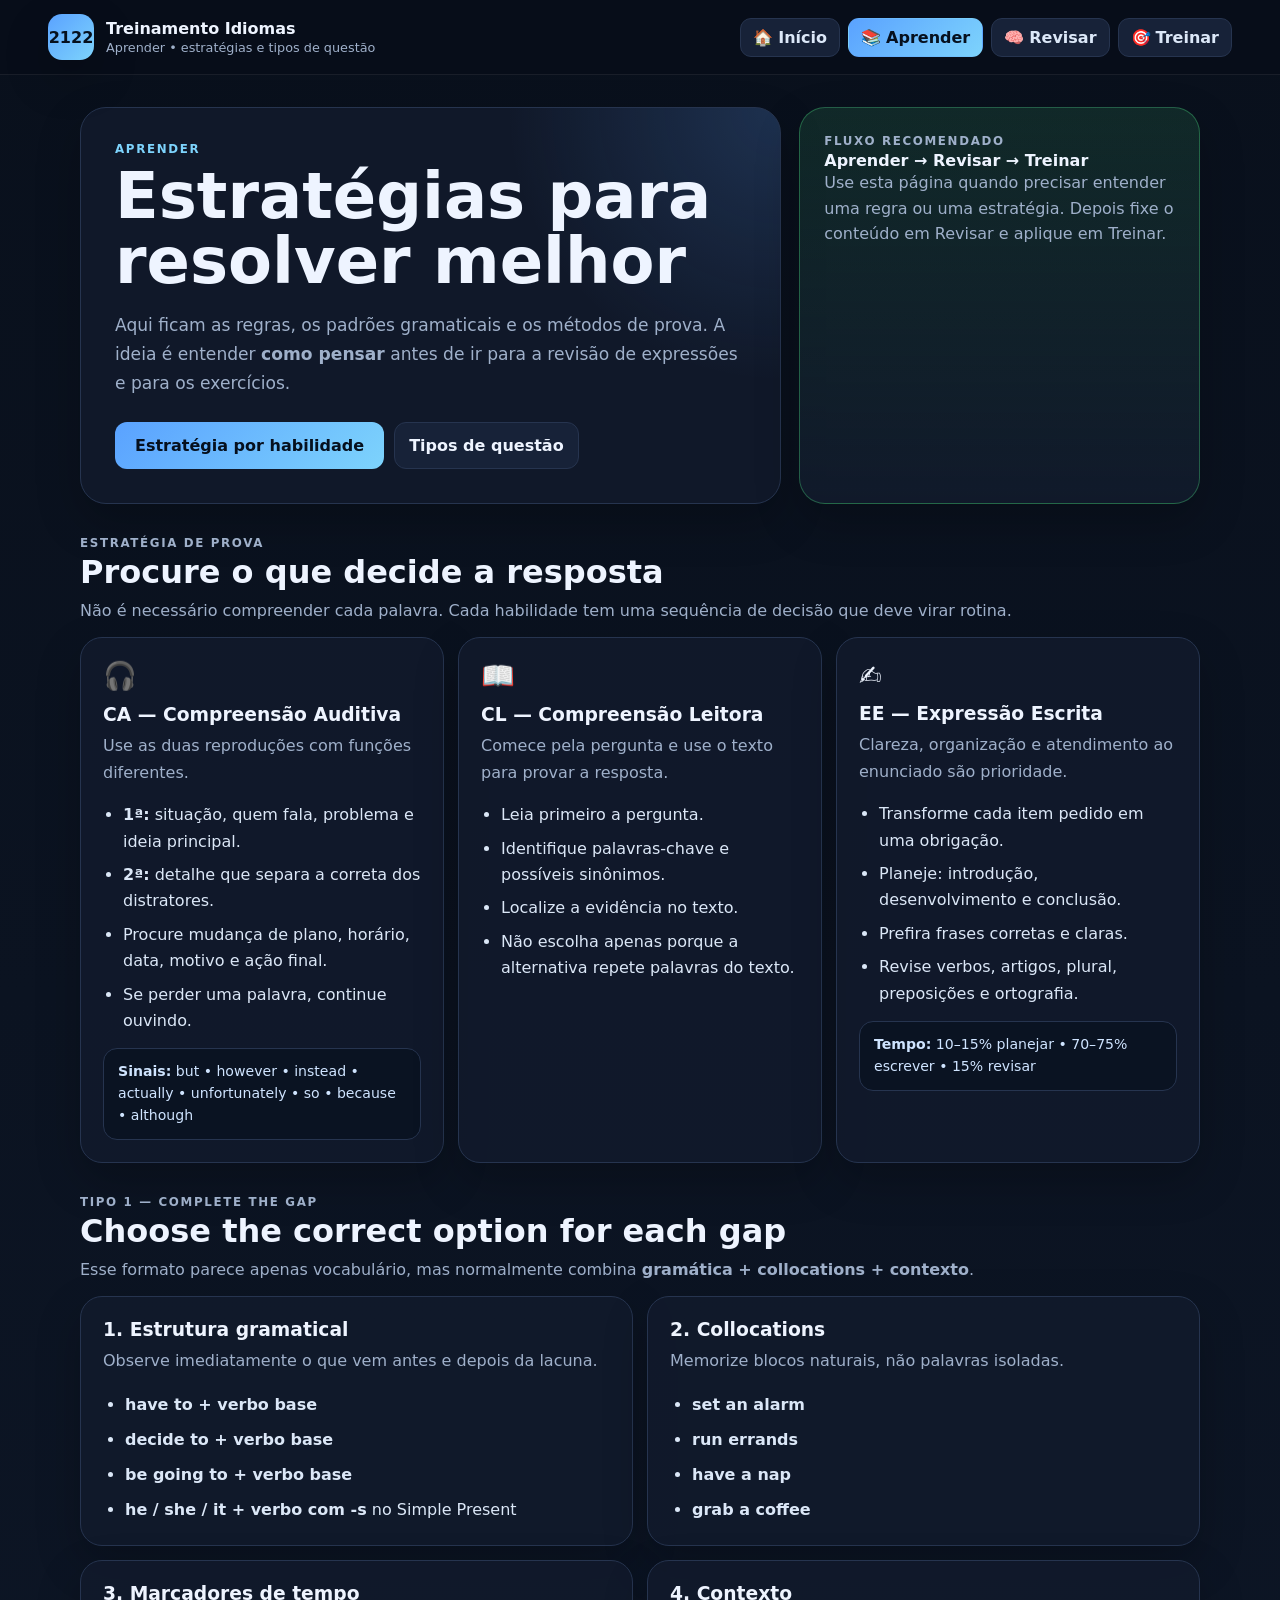
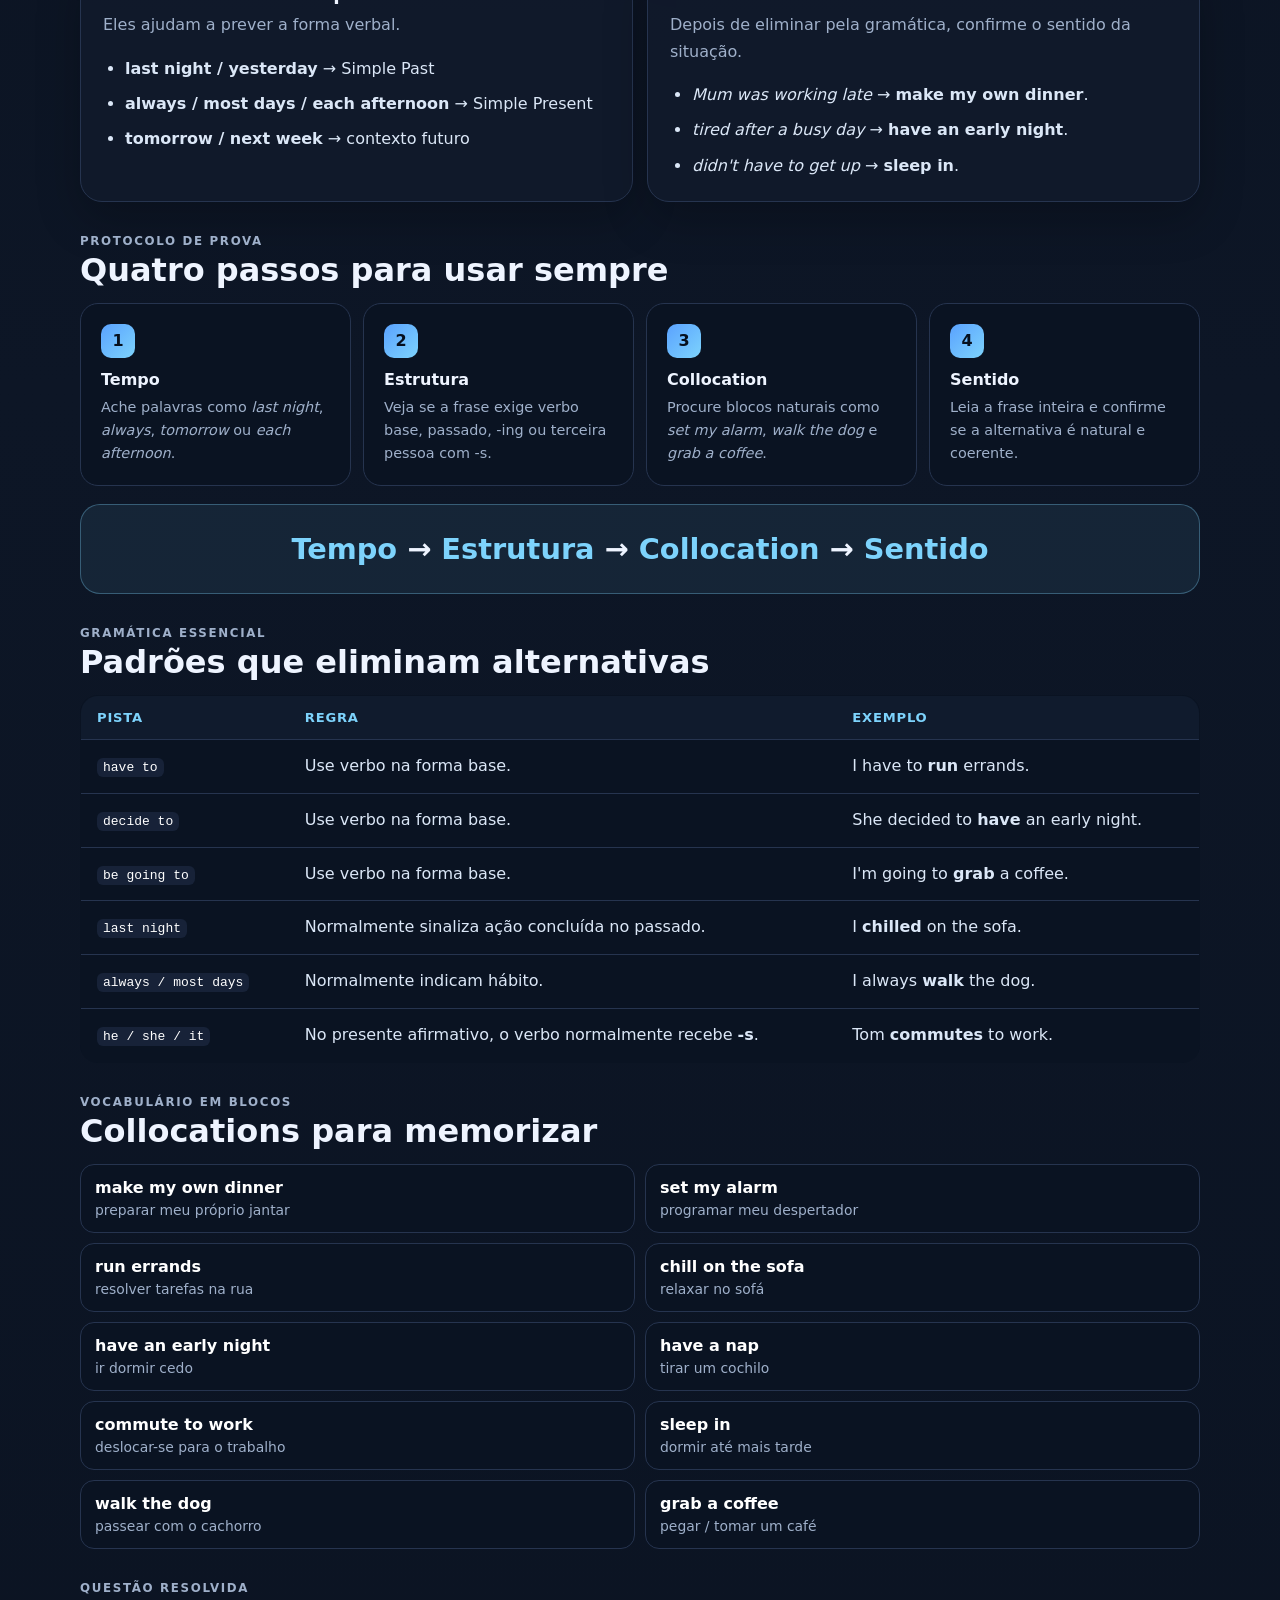
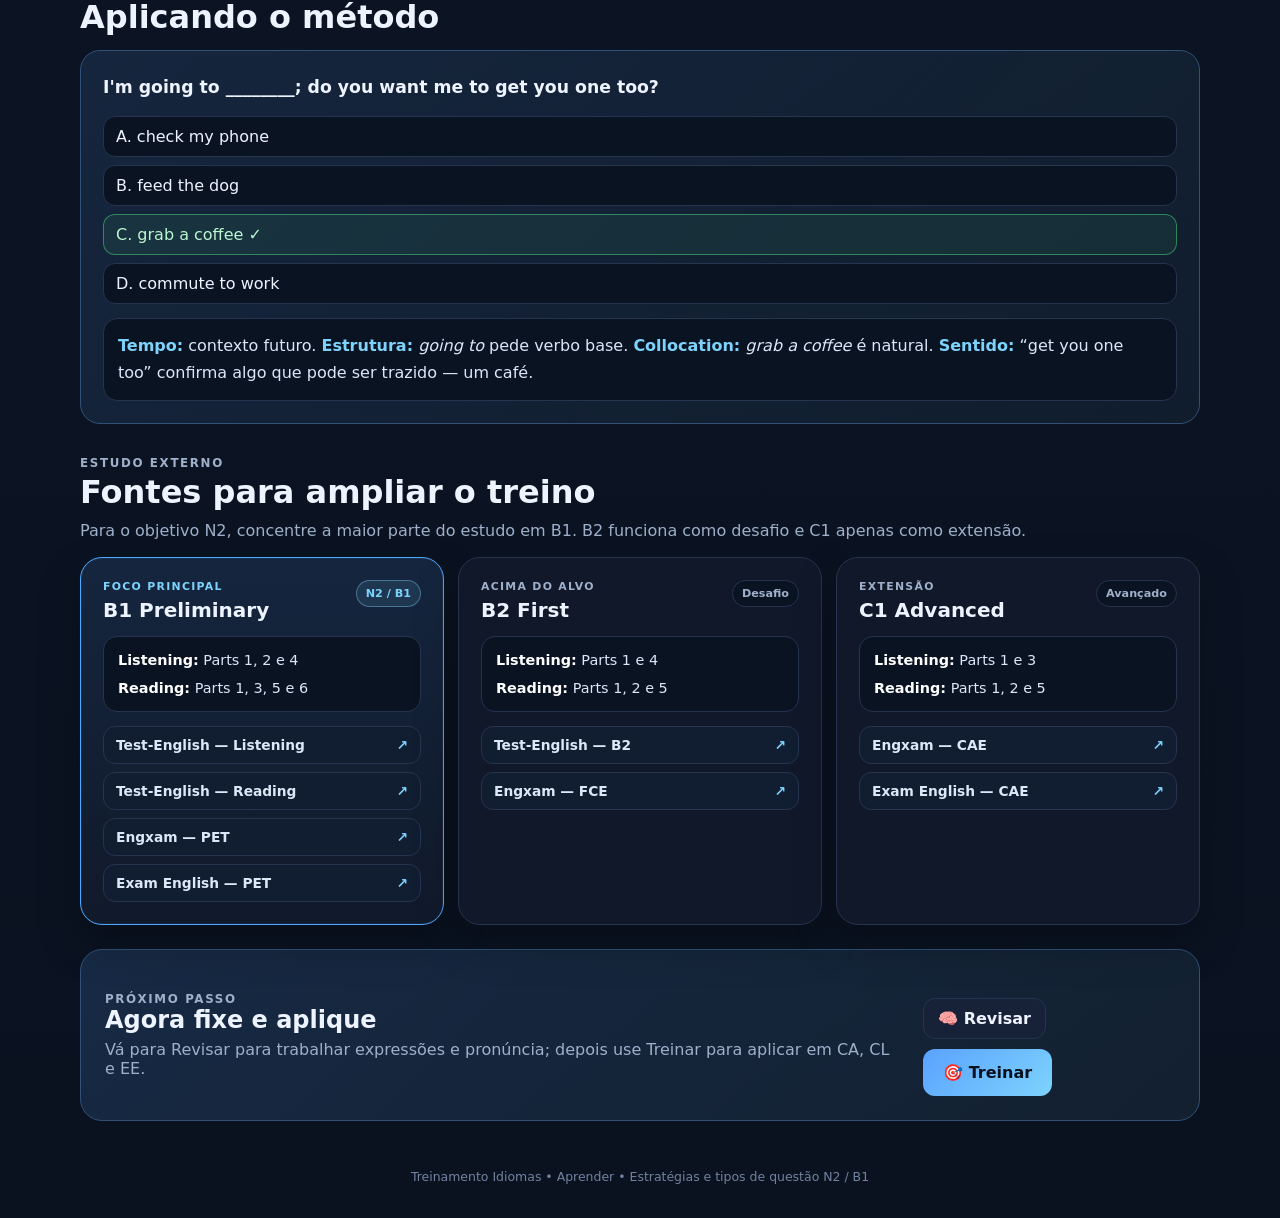
==== aprender.html @ b469a84e "feat: create unified learning page" ====
<!doctype html>
<html lang="pt-BR">
<head>
  <meta charset="utf-8">
  <meta name="viewport" content="width=device-width, initial-scale=1">
  <meta name="description" content="Estratégias, gramática, tipos de questão e fontes de estudo para preparação N2/B1.">
  <title>Aprender | Treinamento Idiomas</title>
  <link rel="stylesheet" href="assets/css/home.css?v=20260915-3">
  <link rel="stylesheet" href="assets/css/dicas.css?v=20260916-1">
  <link rel="stylesheet" href="assets/css/navigation.css?v=20260916-1">
</head>
<body>
  <header class="topbar">
    <a class="brand" href="index.html" aria-label="Ir para o início" style="text-decoration:none">
      <div class="brand-mark">2122</div>
      <div>
        <strong>Treinamento Idiomas</strong>
        <span class="page-context">Aprender • estratégias e tipos de questão</span>
      </div>
    </a>
    <nav class="site-nav" aria-label="Navegação principal">
      <a href="index.html"><span class="nav-icon">🏠</span>Início</a>
      <a href="aprender.html" aria-current="page"><span class="nav-icon">📚</span>Aprender</a>
      <a href="expressoes-b1.html"><span class="nav-icon">🧠</span>Revisar</a>
      <a href="exercicios.html"><span class="nav-icon">🎯</span>Treinar</a>
    </nav>
  </header>

  <main class="guide-shell">
    <section class="guide-hero">
      <div class="hero-main">
        <p class="eyebrow">Aprender</p>
        <h1>Estratégias para resolver melhor</h1>
        <p class="lead">Aqui ficam as regras, os padrões gramaticais e os métodos de prova. A ideia é entender <strong>como pensar</strong> antes de ir para a revisão de expressões e para os exercícios.</p>
        <div class="hero-actions">
          <a class="cta" href="#estrategia-geral">Estratégia por habilidade</a>
          <a class="secondary-link" href="#tipo-1">Tipos de questão</a>
        </div>
      </div>
      <aside class="success-card">
        <p class="eyebrow">Fluxo recomendado</p>
        <strong>Aprender → Revisar → Treinar</strong>
        <p>Use esta página quando precisar entender uma regra ou uma estratégia. Depois fixe o conteúdo em Revisar e aplique em Treinar.</p>
      </aside>
    </section>

    <section id="estrategia-geral" class="section-title">
      <p class="eyebrow">Estratégia de prova</p>
      <h2>Procure o que decide a resposta</h2>
      <p>Não é necessário compreender cada palavra. Cada habilidade tem uma sequência de decisão que deve virar rotina.</p>
    </section>

    <section class="strategy-grid">
      <article class="strategy-card">
        <div class="icon">🎧</div>
        <h3>CA — Compreensão Auditiva</h3>
        <p>Use as duas reproduções com funções diferentes.</p>
        <ul>
          <li><strong>1ª:</strong> situação, quem fala, problema e ideia principal.</li>
          <li><strong>2ª:</strong> detalhe que separa a correta dos distratores.</li>
          <li>Procure mudança de plano, horário, data, motivo e ação final.</li>
          <li>Se perder uma palavra, continue ouvindo.</li>
        </ul>
        <div class="signal-box"><strong>Sinais:</strong> but • however • instead • actually • unfortunately • so • because • although</div>
      </article>

      <article class="strategy-card">
        <div class="icon">📖</div>
        <h3>CL — Compreensão Leitora</h3>
        <p>Comece pela pergunta e use o texto para provar a resposta.</p>
        <ul>
          <li>Leia primeiro a pergunta.</li>
          <li>Identifique palavras-chave e possíveis sinônimos.</li>
          <li>Localize a evidência no texto.</li>
          <li>Não escolha apenas porque a alternativa repete palavras do texto.</li>
        </ul>
      </article>

      <article class="strategy-card">
        <div class="icon">✍️</div>
        <h3>EE — Expressão Escrita</h3>
        <p>Clareza, organização e atendimento ao enunciado são prioridade.</p>
        <ul>
          <li>Transforme cada item pedido em uma obrigação.</li>
          <li>Planeje: introdução, desenvolvimento e conclusão.</li>
          <li>Prefira frases corretas e claras.</li>
          <li>Revise verbos, artigos, plural, preposições e ortografia.</li>
        </ul>
        <div class="signal-box"><strong>Tempo:</strong> 10–15% planejar • 70–75% escrever • 15% revisar</div>
      </article>
    </section>

    <section id="tipo-1" class="section-title">
      <p class="eyebrow">Tipo 1 — Complete the gap</p>
      <h2>Choose the correct option for each gap</h2>
      <p>Esse formato parece apenas vocabulário, mas normalmente combina <strong>gramática + collocations + contexto</strong>.</p>
    </section>

    <section class="guide-grid">
      <article class="guide-card">
        <h3>1. Estrutura gramatical</h3>
        <p>Observe imediatamente o que vem antes e depois da lacuna.</p>
        <ul>
          <li><strong>have to + verbo base</strong></li>
          <li><strong>decide to + verbo base</strong></li>
          <li><strong>be going to + verbo base</strong></li>
          <li><strong>he / she / it + verbo com -s</strong> no Simple Present</li>
        </ul>
      </article>
      <article class="guide-card">
        <h3>2. Collocations</h3>
        <p>Memorize blocos naturais, não palavras isoladas.</p>
        <ul>
          <li><strong>set an alarm</strong></li>
          <li><strong>run errands</strong></li>
          <li><strong>have a nap</strong></li>
          <li><strong>grab a coffee</strong></li>
        </ul>
      </article>
      <article class="guide-card">
        <h3>3. Marcadores de tempo</h3>
        <p>Eles ajudam a prever a forma verbal.</p>
        <ul>
          <li><strong>last night / yesterday</strong> → Simple Past</li>
          <li><strong>always / most days / each afternoon</strong> → Simple Present</li>
          <li><strong>tomorrow / next week</strong> → contexto futuro</li>
        </ul>
      </article>
      <article class="guide-card">
        <h3>4. Contexto</h3>
        <p>Depois de eliminar pela gramática, confirme o sentido da situação.</p>
        <ul>
          <li><em>Mum was working late</em> → <strong>make my own dinner</strong>.</li>
          <li><em>tired after a busy day</em> → <strong>have an early night</strong>.</li>
          <li><em>didn't have to get up</em> → <strong>sleep in</strong>.</li>
        </ul>
      </article>
    </section>

    <section class="section-title">
      <p class="eyebrow">Protocolo de prova</p>
      <h2>Quatro passos para usar sempre</h2>
    </section>

    <section class="step-grid" aria-label="Estratégia em quatro passos">
      <article class="step-card"><div class="step-number">1</div><h3>Tempo</h3><p>Ache palavras como <em>last night</em>, <em>always</em>, <em>tomorrow</em> ou <em>each afternoon</em>.</p></article>
      <article class="step-card"><div class="step-number">2</div><h3>Estrutura</h3><p>Veja se a frase exige verbo base, passado, -ing ou terceira pessoa com -s.</p></article>
      <article class="step-card"><div class="step-number">3</div><h3>Collocation</h3><p>Procure blocos naturais como <em>set my alarm</em>, <em>walk the dog</em> e <em>grab a coffee</em>.</p></article>
      <article class="step-card"><div class="step-number">4</div><h3>Sentido</h3><p>Leia a frase inteira e confirme se a alternativa é natural e coerente.</p></article>
    </section>

    <div class="memory-rule" style="margin-top:18px"><span>Tempo</span> → <span>Estrutura</span> → <span>Collocation</span> → <span>Sentido</span></div>

    <section class="section-title">
      <p class="eyebrow">Gramática essencial</p>
      <h2>Padrões que eliminam alternativas</h2>
    </section>

    <table class="pattern-table">
      <thead><tr><th>Pista</th><th>Regra</th><th>Exemplo</th></tr></thead>
      <tbody>
        <tr><td><code>have to</code></td><td>Use verbo na forma base.</td><td>I have to <strong>run</strong> errands.</td></tr>
        <tr><td><code>decide to</code></td><td>Use verbo na forma base.</td><td>She decided to <strong>have</strong> an early night.</td></tr>
        <tr><td><code>be going to</code></td><td>Use verbo na forma base.</td><td>I'm going to <strong>grab</strong> a coffee.</td></tr>
        <tr><td><code>last night</code></td><td>Normalmente sinaliza ação concluída no passado.</td><td>I <strong>chilled</strong> on the sofa.</td></tr>
        <tr><td><code>always / most days</code></td><td>Normalmente indicam hábito.</td><td>I always <strong>walk</strong> the dog.</td></tr>
        <tr><td><code>he / she / it</code></td><td>No presente afirmativo, o verbo normalmente recebe <strong>-s</strong>.</td><td>Tom <strong>commutes</strong> to work.</td></tr>
      </tbody>
    </table>

    <section id="collocations" class="section-title">
      <p class="eyebrow">Vocabulário em blocos</p>
      <h2>Collocations para memorizar</h2>
    </section>
    <section class="collocation-grid">
      <div class="collocation"><strong>make my own dinner</strong><span>preparar meu próprio jantar</span></div>
      <div class="collocation"><strong>set my alarm</strong><span>programar meu despertador</span></div>
      <div class="collocation"><strong>run errands</strong><span>resolver tarefas na rua</span></div>
      <div class="collocation"><strong>chill on the sofa</strong><span>relaxar no sofá</span></div>
      <div class="collocation"><strong>have an early night</strong><span>ir dormir cedo</span></div>
      <div class="collocation"><strong>have a nap</strong><span>tirar um cochilo</span></div>
      <div class="collocation"><strong>commute to work</strong><span>deslocar-se para o trabalho</span></div>
      <div class="collocation"><strong>sleep in</strong><span>dormir até mais tarde</span></div>
      <div class="collocation"><strong>walk the dog</strong><span>passear com o cachorro</span></div>
      <div class="collocation"><strong>grab a coffee</strong><span>pegar / tomar um café</span></div>
    </section>

    <section class="section-title">
      <p class="eyebrow">Questão resolvida</p>
      <h2>Aplicando o método</h2>
    </section>
    <section class="example-box">
      <p class="example-sentence"><strong>I'm going to ________; do you want me to get you one too?</strong></p>
      <ul class="option-list">
        <li>A. check my phone</li><li>B. feed the dog</li><li class="correct">C. grab a coffee ✓</li><li>D. commute to work</li>
      </ul>
      <div class="reasoning"><strong>Tempo:</strong> contexto futuro. <strong>Estrutura:</strong> <em>going to</em> pede verbo base. <strong>Collocation:</strong> <em>grab a coffee</em> é natural. <strong>Sentido:</strong> “get you one too” confirma algo que pode ser trazido — um café.</div>
    </section>

    <section class="section-title" id="fontes">
      <p class="eyebrow">Estudo externo</p>
      <h2>Fontes para ampliar o treino</h2>
      <p>Para o objetivo N2, concentre a maior parte do estudo em B1. B2 funciona como desafio e C1 apenas como extensão.</p>
    </section>
    <section class="external-study-grid">
      <article class="external-card focus"><div class="external-card-heading"><div><span class="external-level">FOCO PRINCIPAL</span><h3>B1 Preliminary</h3></div><span class="external-badge">N2 / B1</span></div><div class="external-parts"><p><strong>Listening:</strong> Parts 1, 2 e 4</p><p><strong>Reading:</strong> Parts 1, 3, 5 e 6</p></div><div class="external-links"><a href="https://test-english.com/listening/b1/" target="_blank" rel="noopener noreferrer">Test-English — Listening <span>↗</span></a><a href="https://test-english.com/reading/b1/" target="_blank" rel="noopener noreferrer">Test-English — Reading <span>↗</span></a><a href="https://app.engxam.com/pet/" target="_blank" rel="noopener noreferrer">Engxam — PET <span>↗</span></a><a href="https://www.examenglish.com/PET/index.html" target="_blank" rel="noopener noreferrer">Exam English — PET <span>↗</span></a></div></article>
      <article class="external-card"><div class="external-card-heading"><div><span class="external-level">ACIMA DO ALVO</span><h3>B2 First</h3></div><span class="external-badge muted">Desafio</span></div><div class="external-parts"><p><strong>Listening:</strong> Parts 1 e 4</p><p><strong>Reading:</strong> Parts 1, 2 e 5</p></div><div class="external-links"><a href="https://test-english.com/exams/b2-first/" target="_blank" rel="noopener noreferrer">Test-English — B2 <span>↗</span></a><a href="https://app.engxam.com/fce/" target="_blank" rel="noopener noreferrer">Engxam — FCE <span>↗</span></a></div></article>
      <article class="external-card"><div class="external-card-heading"><div><span class="external-level">EXTENSÃO</span><h3>C1 Advanced</h3></div><span class="external-badge muted">Avançado</span></div><div class="external-parts"><p><strong>Listening:</strong> Parts 1 e 3</p><p><strong>Reading:</strong> Parts 1, 2 e 5</p></div><div class="external-links"><a href="https://app.engxam.com/cae/" target="_blank" rel="noopener noreferrer">Engxam — CAE <span>↗</span></a><a href="https://www.examenglish.com/CAE/index.php" target="_blank" rel="noopener noreferrer">Exam English — CAE <span>↗</span></a></div></article>
    </section>

    <section class="bottom-cta">
      <div><p class="eyebrow">Próximo passo</p><h2>Agora fixe e aplique</h2><p>Vá para Revisar para trabalhar expressões e pronúncia; depois use Treinar para aplicar em CA, CL e EE.</p></div>
      <div class="hero-actions"><a class="secondary-link" href="expressoes-b1.html">🧠 Revisar</a><a class="cta" href="exercicios.html">🎯 Treinar</a></div>
    </section>
  </main>

  <footer>Treinamento Idiomas • Aprender • Estratégias e tipos de questão N2 / B1</footer>
</body>
</html>
---- assets/css/home.css ----
:root{
  --bg:#0b1220;
  --surface:#111a2b;
  --surface-2:#172238;
  --border:#26344f;
  --text:#eef4ff;
  --muted:#9fb0ca;
  --accent:#5aa2ff;
  --accent-2:#7dd3fc;
  --shadow:0 18px 45px rgba(0,0,0,.22);
}
*{box-sizing:border-box}
html{scroll-behavior:smooth}
body{margin:0;min-height:100vh;font-family:Inter,ui-sans-serif,system-ui,-apple-system,BlinkMacSystemFont,"Segoe UI",sans-serif;background:linear-gradient(180deg,#09101c 0%,#0d1626 45%,#0a1220 100%);color:var(--text)}
a{color:inherit}
.topbar{position:sticky;top:0;z-index:20;display:flex;justify-content:space-between;align-items:center;gap:18px;padding:14px clamp(18px,4vw,48px);background:rgba(8,14,25,.92);backdrop-filter:blur(14px);border-bottom:1px solid rgba(255,255,255,.07)}
.brand{display:flex;align-items:center;gap:12px}.brand strong{display:block;font-size:1rem}.brand span{display:block;color:var(--muted);font-size:.8rem;margin-top:2px}.brand-mark{width:46px;height:46px;border-radius:14px;display:grid;place-items:center;font-weight:800;background:linear-gradient(135deg,var(--accent),var(--accent-2));color:#06101e;box-shadow:var(--shadow)}
.top-link,.cta,.secondary-link{display:inline-flex;align-items:center;justify-content:center;text-decoration:none;font-weight:800;border-radius:12px;transition:.18s ease}.top-link,.secondary-link{padding:10px 14px;background:var(--surface-2);border:1px solid var(--border)}.cta{padding:14px 20px;background:linear-gradient(135deg,var(--accent),var(--accent-2));color:#06101e}.top-link:hover,.cta:hover,.secondary-link:hover{transform:translateY(-1px);filter:brightness(1.06)}
.home-shell{width:min(1120px,calc(100% - 28px));margin:32px auto 48px}.hero{display:grid;grid-template-columns:1.45fr .85fr;gap:18px;align-items:stretch}.hero-main,.goal-card,.strategy-card,.protocol,.usage-card,.level-panel{background:rgba(17,26,43,.92);border:1px solid var(--border);box-shadow:var(--shadow)}.hero-main{padding:34px;border-radius:26px;background:radial-gradient(circle at top right,rgba(90,162,255,.18),transparent 34%),rgba(17,26,43,.92)}.eyebrow{margin:0 0 8px;text-transform:uppercase;letter-spacing:.14em;font-size:.74rem;font-weight:800;color:var(--accent-2)}h1,h2,h3,p{margin-top:0}h1{font-size:clamp(2.2rem,6vw,4rem);line-height:1.02;margin-bottom:16px}.lead{max-width:760px;color:var(--muted);font-size:1.07rem;line-height:1.7}.hero-actions{display:flex;gap:10px;flex-wrap:wrap;margin-top:24px}.goal-card{border-radius:26px;padding:24px}.goal-card h2{font-size:1.25rem;margin-bottom:16px}.goal-grid{display:grid;grid-template-columns:1fr 1fr;gap:10px}.goal-item{padding:14px;border-radius:16px;background:#0b1525;border:1px solid var(--border)}.goal-item span{display:block;color:var(--muted);font-size:.75rem;margin-bottom:5px}.goal-item strong{font-size:1.35rem}.goal-item.target{border-color:#315176;background:linear-gradient(180deg,rgba(90,162,255,.12),rgba(11,21,37,.96))}.goal-note{margin:14px 0 0;color:var(--muted);font-size:.84rem;line-height:1.55}
.level-panel{margin-top:18px;border-radius:22px;padding:22px}.level-heading{display:flex;justify-content:space-between;gap:20px;align-items:flex-start}.level-heading h2{margin-bottom:8px;font-size:clamp(1.4rem,2.5vw,1.9rem)}.level-heading p:last-child{margin:0;max-width:820px;color:var(--muted);line-height:1.65}.level-heading p strong{color:#e6f1ff}.level-badge{white-space:nowrap;padding:9px 12px;border-radius:999px;border:1px solid rgba(125,211,252,.4);background:rgba(125,211,252,.1);color:var(--accent-2);font-size:.78rem;font-weight:800}.level-grid{display:grid;grid-template-columns:repeat(3,1fr);gap:12px;margin-top:18px}.level-item{padding:16px;border-radius:16px;background:#0a1322;border:1px solid var(--border);text-align:center}.level-item span{display:block;color:var(--muted);font-size:.8rem;margin-bottom:4px}.level-item strong{display:block;font-size:1.7rem}.level-item small{display:block;margin-top:5px;color:var(--muted)}.level-item.active{border-color:#4ea8ff;background:linear-gradient(180deg,rgba(90,162,255,.18),rgba(10,19,34,.96));box-shadow:0 0 0 1px rgba(90,162,255,.12) inset}.level-item.active strong{color:var(--accent-2)}.level-note{margin:14px 0 0;padding:12px 14px;border-radius:14px;background:#0a1322;border:1px solid var(--border);color:#cbd9ec;line-height:1.6;font-size:.9rem}.level-note strong{color:var(--accent-2)}
.section-title{margin:30px 0 14px}.section-title h2{margin-bottom:7px;font-size:clamp(1.45rem,2.8vw,2rem)}.section-title p{margin:0;color:var(--muted);line-height:1.6}.strategy-grid{display:grid;grid-template-columns:repeat(3,1fr);gap:14px}.strategy-card{border-radius:22px;padding:22px}.strategy-card .icon{font-size:1.7rem;margin-bottom:12px}.strategy-card h3{margin-bottom:8px}.strategy-card p{color:var(--muted);line-height:1.65}.strategy-card ul{padding-left:20px;margin:0;color:#dbe7f7;line-height:1.65}.strategy-card li+li{margin-top:7px}.signal-box{margin-top:14px;padding:12px 14px;border-radius:14px;background:#0a1322;border:1px solid var(--border);color:#cfe4ff;font-size:.88rem;line-height:1.55}
.external-study-grid{display:grid;grid-template-columns:repeat(3,1fr);gap:14px}.external-card{background:rgba(17,26,43,.92);border:1px solid var(--border);box-shadow:var(--shadow);border-radius:22px;padding:22px}.external-card.focus{border-color:#4ea8ff;background:linear-gradient(180deg,rgba(90,162,255,.13),rgba(17,26,43,.95));box-shadow:0 18px 45px rgba(0,0,0,.22),0 0 0 1px rgba(90,162,255,.08) inset}.external-card-heading{display:flex;justify-content:space-between;align-items:flex-start;gap:12px;margin-bottom:14px}.external-card-heading h3{margin:5px 0 0;font-size:1.25rem}.external-level{display:block;color:var(--muted);font-size:.68rem;font-weight:800;letter-spacing:.12em}.external-card.focus .external-level{color:var(--accent-2)}.external-badge{white-space:nowrap;padding:6px 9px;border-radius:999px;border:1px solid rgba(125,211,252,.4);background:rgba(125,211,252,.1);color:var(--accent-2);font-size:.7rem;font-weight:800}.external-badge.muted{border-color:var(--border);background:#0a1322;color:var(--muted)}.external-parts{padding:12px 14px;border-radius:14px;background:#0a1322;border:1px solid var(--border);margin-bottom:14px}.external-parts p{margin:0;color:#dbe7f7;line-height:1.55;font-size:.9rem}.external-parts p+p{margin-top:5px}.external-parts strong{color:#fff}.external-links{display:grid;gap:8px}.external-links a{display:flex;justify-content:space-between;align-items:center;gap:12px;text-decoration:none;padding:10px 12px;border-radius:12px;background:#111d31;border:1px solid var(--border);color:#dce8f8;font-size:.86rem;font-weight:700;transition:.18s ease}.external-links a span{color:var(--accent-2)}.external-links a:hover{transform:translateY(-1px);border-color:#4ea8ff;background:#15243b}.external-note{margin-top:14px;padding:16px 18px;border-radius:16px;border:1px solid rgba(125,211,252,.28);background:rgba(125,211,252,.06);color:#d5e5f7;line-height:1.65}.external-note strong{color:var(--accent-2)}
.protocol{margin-top:18px;border-radius:22px;padding:22px}.protocol-grid{display:grid;grid-template-columns:repeat(3,1fr);gap:12px}.protocol-item{padding:16px;border-radius:16px;background:#0a1322;border:1px solid var(--border)}.protocol-item strong{display:block;color:var(--accent-2);margin-bottom:7px}.protocol-item span{color:#dbe7f7;line-height:1.6}.usage-grid{display:grid;grid-template-columns:1fr 1fr;gap:14px}.usage-card{padding:22px;border-radius:22px}.usage-card h3{margin-bottom:8px}.usage-card p{margin-bottom:0;color:var(--muted);line-height:1.65}.callout{margin-top:18px;padding:20px 22px;border-radius:20px;border:1px solid rgba(125,211,252,.32);background:rgba(125,211,252,.08);line-height:1.65}.callout strong{color:var(--accent-2)}.bottom-cta{display:flex;justify-content:space-between;gap:20px;align-items:center;margin-top:24px;padding:24px;border-radius:22px;background:linear-gradient(135deg,rgba(90,162,255,.16),rgba(125,211,252,.07));border:1px solid #315176}.bottom-cta h2{margin-bottom:6px}.bottom-cta p{margin:0;color:var(--muted)}footer{width:min(1120px,calc(100% - 28px));margin:0 auto 34px;color:#72839f;font-size:.78rem;text-align:center}
@media (max-width:900px){.hero{grid-template-columns:1fr}.strategy-grid{grid-template-columns:1fr}.external-study-grid{grid-template-columns:1fr}.protocol-grid{grid-template-columns:1fr}.usage-grid{grid-template-columns:1fr}.bottom-cta{align-items:flex-start;flex-direction:column}.level-heading{flex-direction:column}.level-badge{white-space:normal}}
@media (max-width:560px){.topbar{padding:12px 14px}.brand span{display:none}.top-link{padding:9px 10px}.home-shell{width:min(100% - 18px,1120px);margin-top:18px}.hero-main,.goal-card,.strategy-card,.protocol,.usage-card,.level-panel,.external-card{padding:18px;border-radius:18px}.goal-grid{grid-template-columns:1fr 1fr}.level-grid{grid-template-columns:1fr}.external-card-heading{flex-direction:column}.external-badge{white-space:normal}.bottom-cta{padding:18px}.cta{width:100%}.hero-actions .cta,.hero-actions .secondary-link{width:100%}}
---- assets/css/dicas.css ----
/* Página Resumos e Dicas — complementa home.css */
.guide-shell{width:min(1120px,calc(100% - 28px));margin:32px auto 48px}
.guide-hero{display:grid;grid-template-columns:1.4fr .8fr;gap:18px;align-items:stretch}
.guide-hero .hero-main{height:100%}
.success-card{padding:24px;border-radius:26px;background:linear-gradient(180deg,rgba(74,222,128,.12),rgba(17,26,43,.96));border:1px solid rgba(74,222,128,.34);box-shadow:var(--shadow)}
.success-card .score{font-size:2.5rem;font-weight:900;line-height:1;color:#86efac;margin:10px 0}
.success-card p{color:var(--muted);line-height:1.6;margin-bottom:0}
.guide-grid{display:grid;grid-template-columns:repeat(2,1fr);gap:14px}
.guide-card{padding:22px;border-radius:22px;background:rgba(17,26,43,.92);border:1px solid var(--border);box-shadow:var(--shadow)}
.guide-card h3{margin-bottom:8px}.guide-card p{color:var(--muted);line-height:1.65}.guide-card ul,.guide-card ol{padding-left:22px;margin-bottom:0;color:#dbe7f7;line-height:1.7}.guide-card li+li{margin-top:8px}
.step-grid{display:grid;grid-template-columns:repeat(4,1fr);gap:12px}
.step-card{position:relative;padding:20px;border-radius:18px;background:#0a1322;border:1px solid var(--border);min-height:170px}
.step-number{display:grid;place-items:center;width:34px;height:34px;border-radius:10px;margin-bottom:12px;background:linear-gradient(135deg,var(--accent),var(--accent-2));color:#06101e;font-weight:900}
.step-card h3{font-size:1rem;margin-bottom:7px}.step-card p{font-size:.9rem;color:var(--muted);line-height:1.6;margin:0}
.pattern-table{width:100%;border-collapse:collapse;overflow:hidden;border-radius:18px;background:#0a1322;border:1px solid var(--border)}
.pattern-table th,.pattern-table td{padding:14px 16px;text-align:left;vertical-align:top;border-bottom:1px solid var(--border)}
.pattern-table th{color:var(--accent-2);font-size:.82rem;text-transform:uppercase;letter-spacing:.06em;background:#101b2d}.pattern-table td{color:#dbe7f7;line-height:1.55}.pattern-table tr:last-child td{border-bottom:0}.pattern-table code{color:#fff;background:#172238;padding:2px 6px;border-radius:6px}
.collocation-grid{display:grid;grid-template-columns:repeat(2,1fr);gap:10px}.collocation{padding:13px 14px;border-radius:14px;background:#0a1322;border:1px solid var(--border)}.collocation strong{display:block;color:#fff;margin-bottom:3px}.collocation span{color:var(--muted);font-size:.87rem}
.example-box{padding:22px;border-radius:20px;background:linear-gradient(135deg,rgba(90,162,255,.12),rgba(125,211,252,.05));border:1px solid #315176}.example-sentence{font-size:1.08rem;line-height:1.7;margin-bottom:14px}.option-list{display:grid;gap:8px;margin:0;padding:0;list-style:none}.option-list li{padding:10px 12px;border-radius:12px;background:#0a1322;border:1px solid var(--border)}.option-list .correct{border-color:rgba(74,222,128,.5);background:rgba(74,222,128,.08);color:#bbf7d0}.reasoning{margin-top:14px;padding:14px;border-radius:14px;background:#0a1322;border:1px solid var(--border);color:#dbe7f7;line-height:1.65}.reasoning strong{color:var(--accent-2)}
.memory-rule{font-size:clamp(1.25rem,2.8vw,1.8rem);font-weight:900;line-height:1.4;text-align:center;padding:24px;border-radius:20px;border:1px solid rgba(125,211,252,.32);background:rgba(125,211,252,.08)}.memory-rule span{color:var(--accent-2)}
.warning-list{display:grid;gap:10px}.warning-item{padding:14px 16px;border-radius:14px;background:#0a1322;border:1px solid var(--border);line-height:1.6;color:#dbe7f7}.warning-item strong{color:#fcd34d}
.type-badge{display:inline-flex;padding:7px 10px;border-radius:999px;border:1px solid rgba(125,211,252,.35);background:rgba(125,211,252,.08);color:var(--accent-2);font-size:.75rem;font-weight:900;letter-spacing:.05em;text-transform:uppercase}
@media(max-width:900px){.guide-hero{grid-template-columns:1fr}.step-grid{grid-template-columns:repeat(2,1fr)}.guide-grid{grid-template-columns:1fr}}
@media(max-width:620px){.guide-shell{width:min(100% - 18px,1120px);margin-top:18px}.step-grid{grid-template-columns:1fr}.collocation-grid{grid-template-columns:1fr}.guide-card,.success-card{padding:18px;border-radius:18px}.pattern-table{display:block;overflow-x:auto;white-space:normal}}
---- assets/css/navigation.css ----
.site-nav{display:flex;gap:8px;flex-wrap:wrap;justify-content:flex-end;align-items:center}.site-nav a{display:inline-flex;align-items:center;justify-content:center;text-decoration:none;font-weight:800;border-radius:11px;padding:9px 12px;border:1px solid #26344f;background:#172238;color:#dce8f8;transition:.16s ease}.site-nav a:hover{transform:translateY(-1px);border-color:#5aa2ff;color:#fff}.site-nav a[aria-current="page"]{background:linear-gradient(135deg,#5aa2ff,#7dd3fc);color:#06101e;border-color:transparent}.site-nav .nav-icon{margin-right:5px}.page-context{color:#9fb0ca;font-size:.8rem;margin-top:2px}@media(max-width:700px){.topbar{align-items:flex-start}.site-nav{width:100%;justify-content:flex-start}.site-nav a{font-size:.76rem;padding:8px 9px}.nav-icon{display:none}}
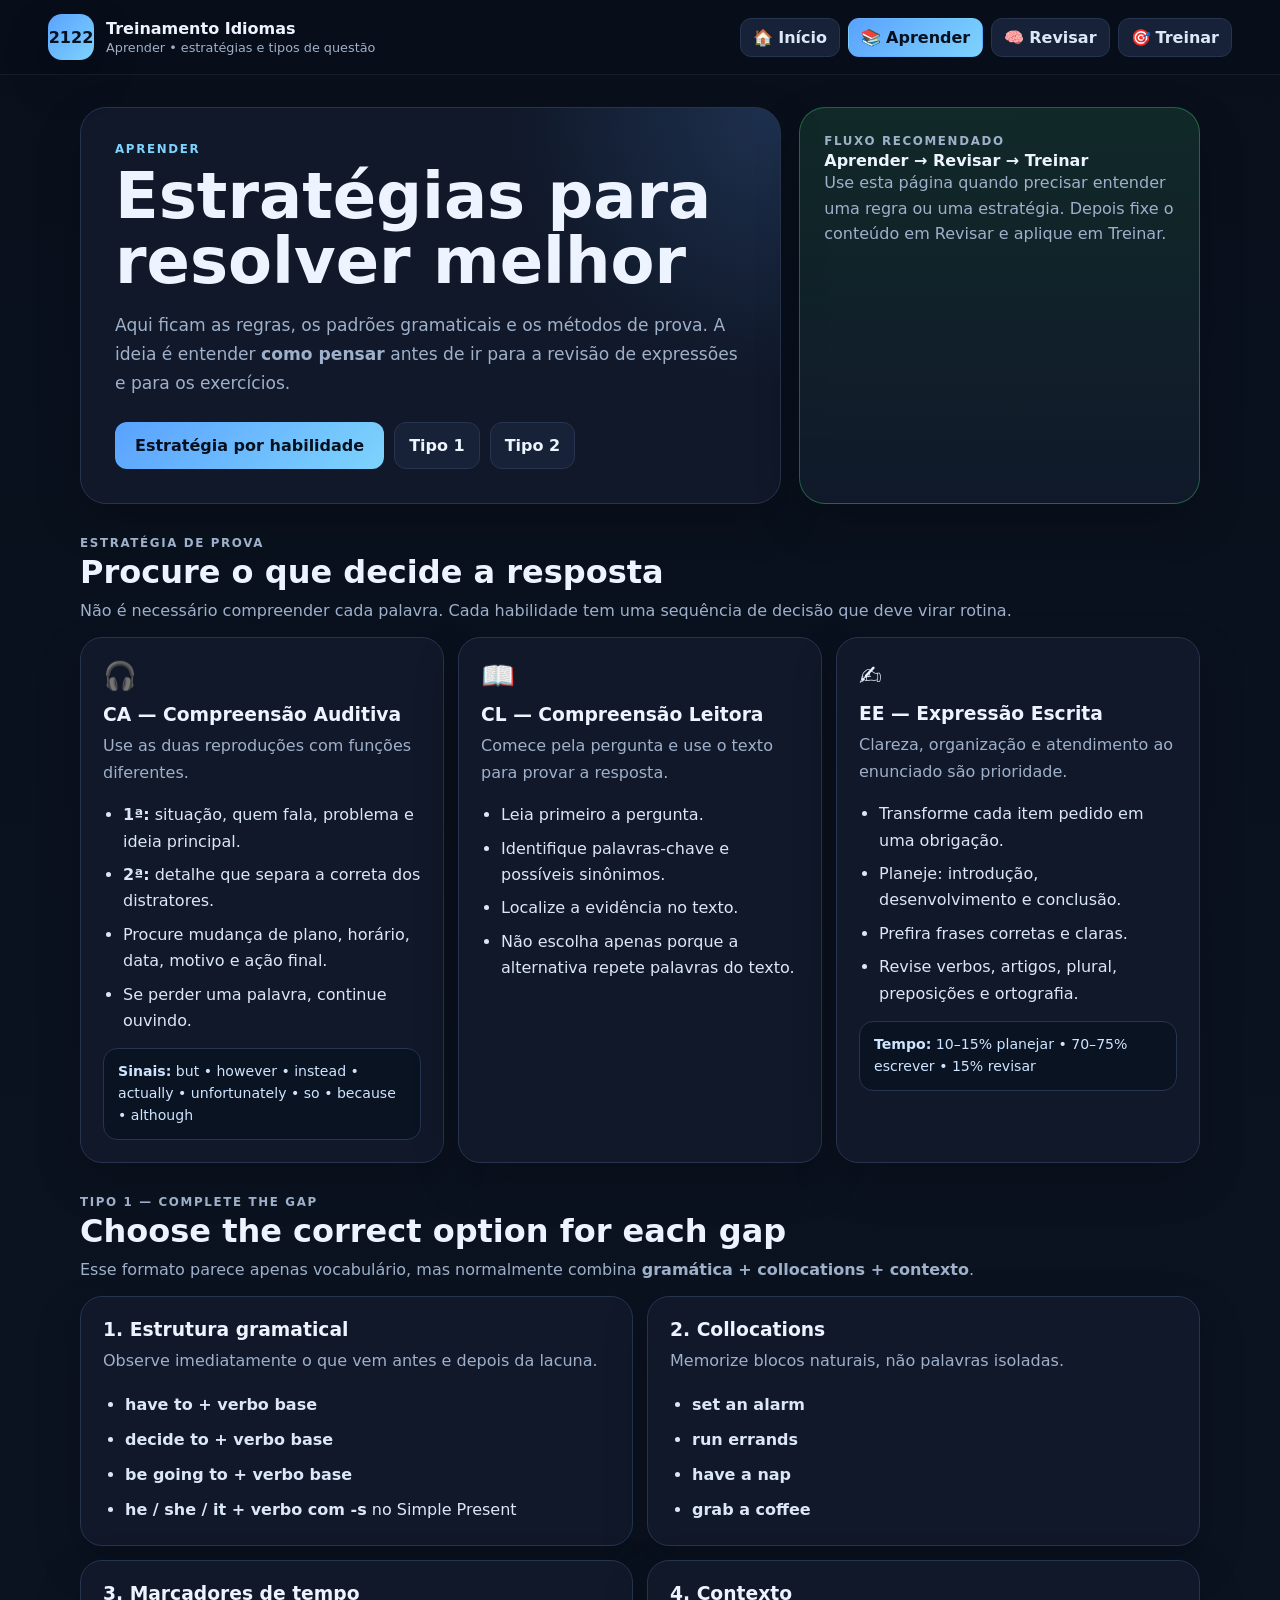
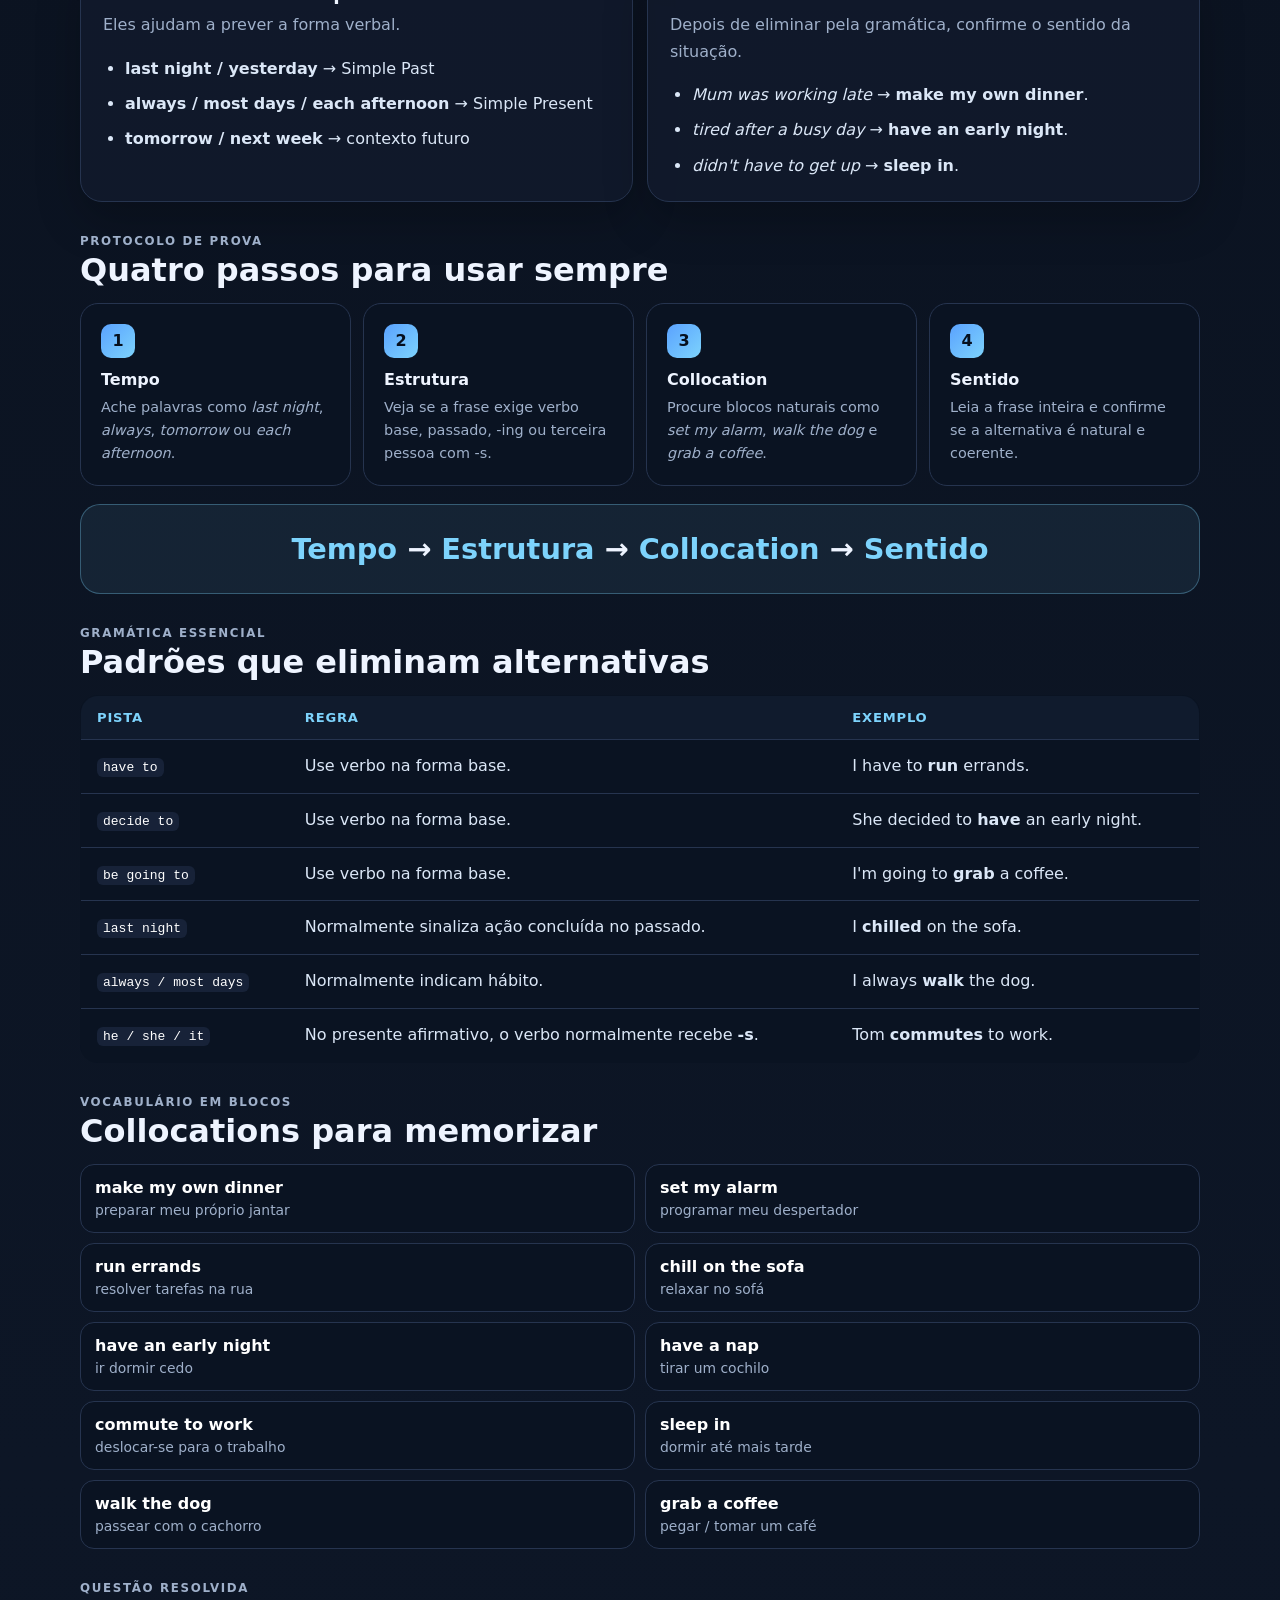
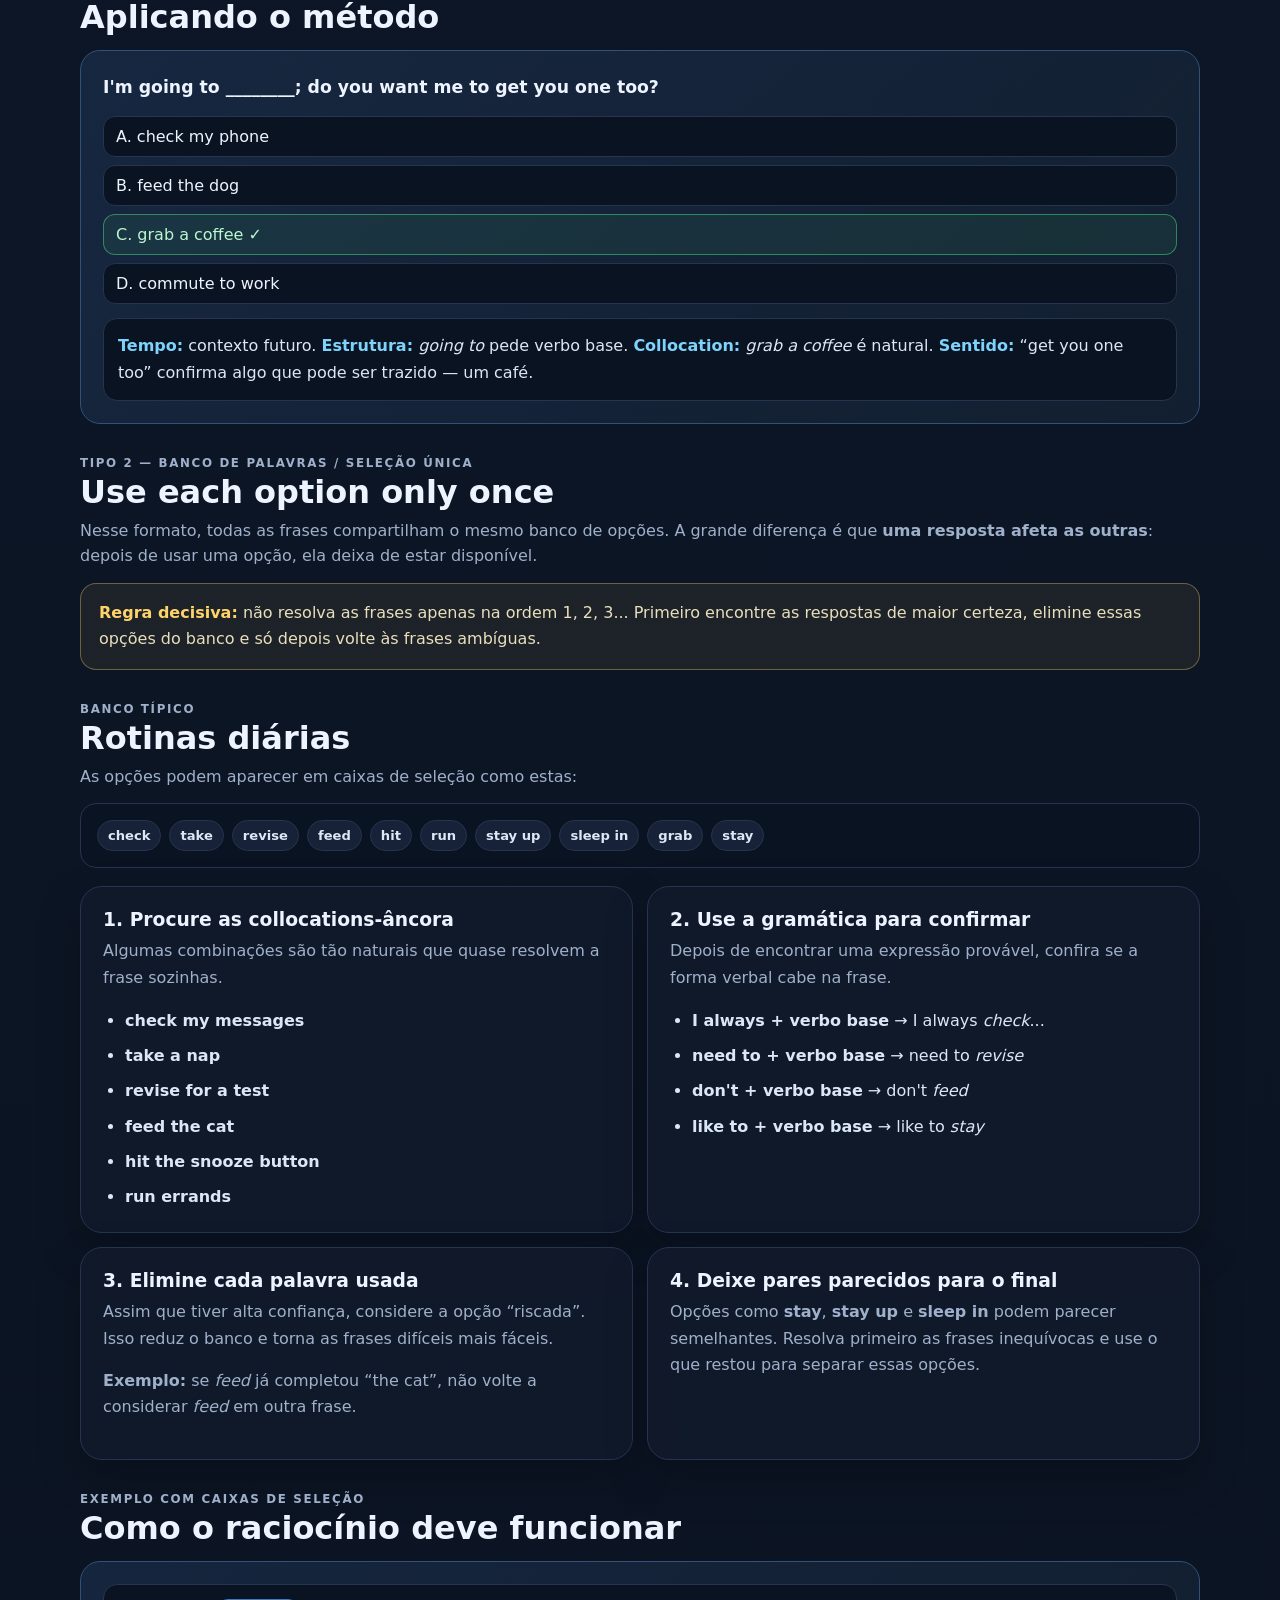
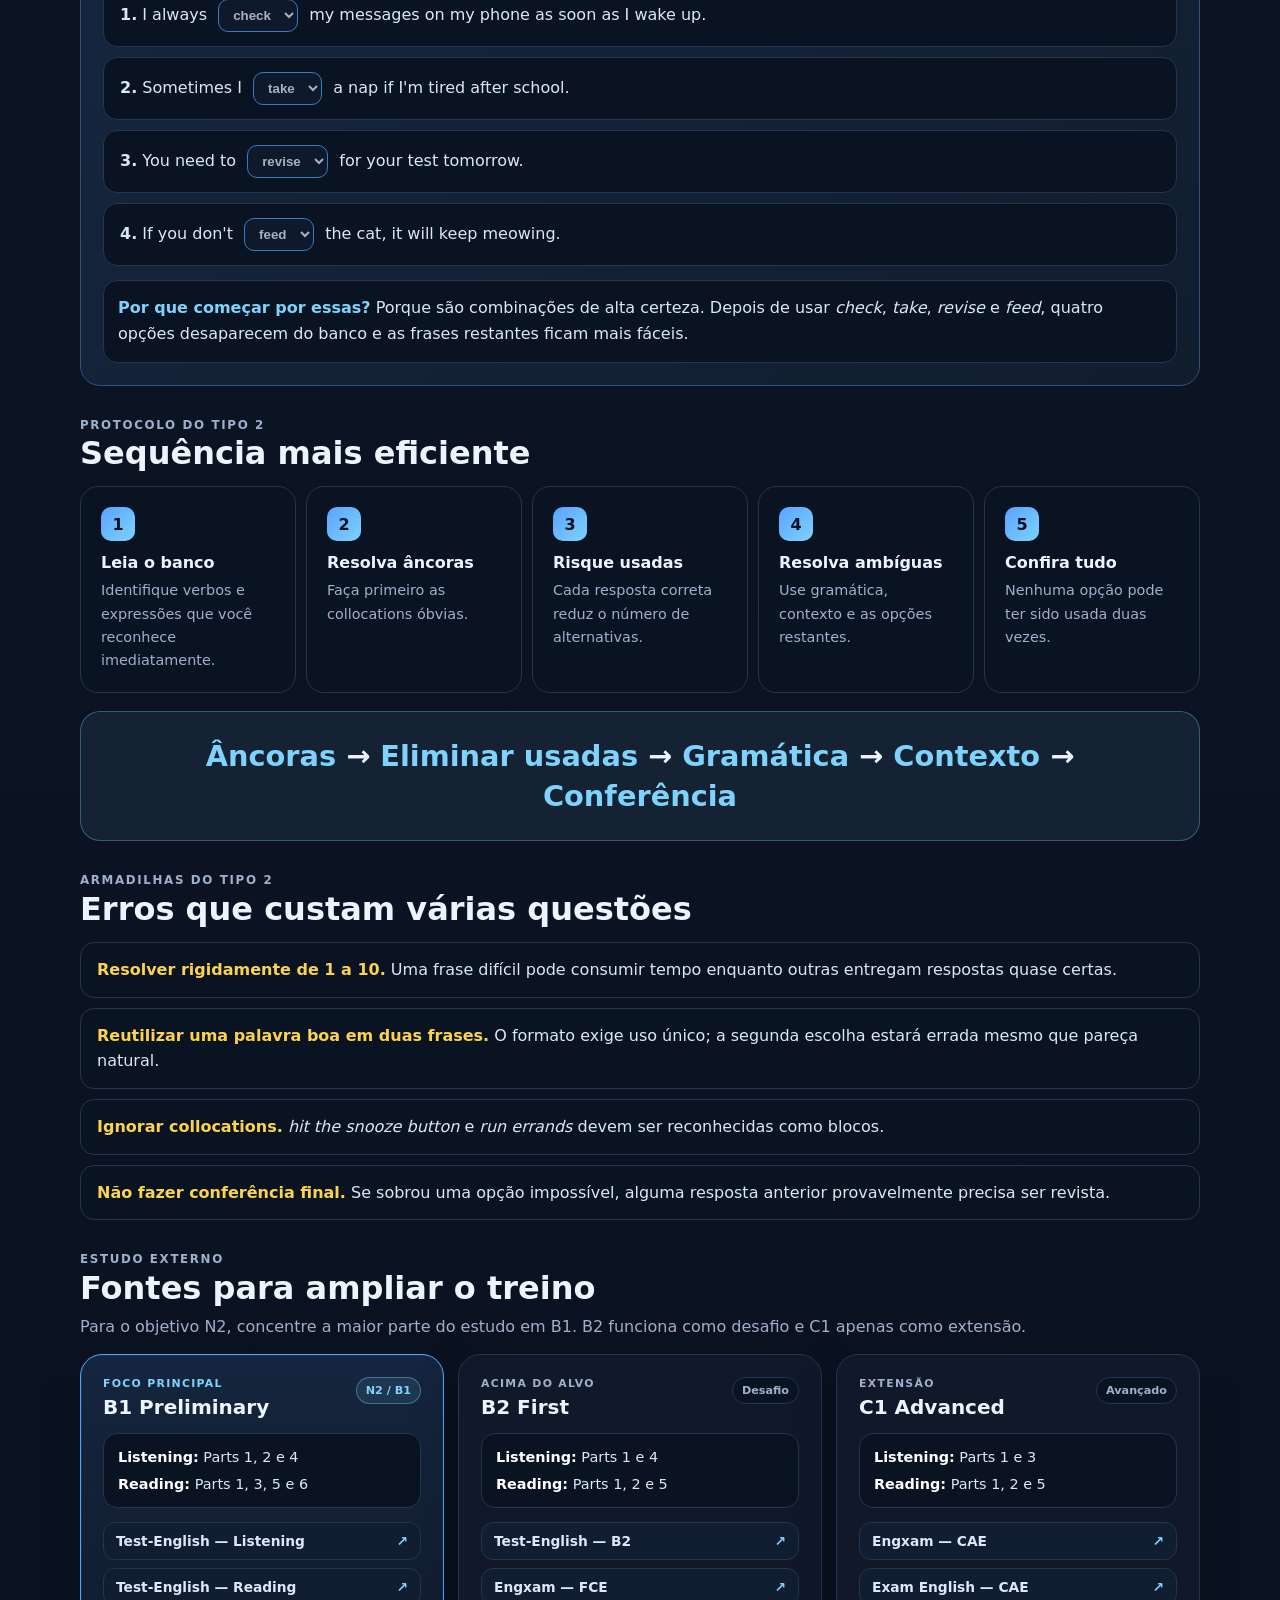
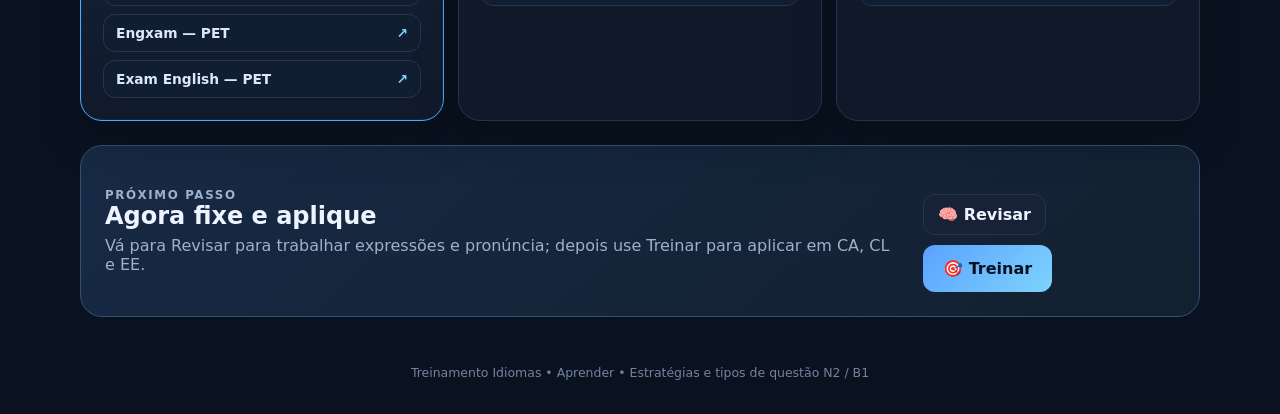
==== commit 395372d8: "feat: add unique word-bank question strategy" ====
--- a/aprender.html
+++ b/aprender.html
@@ -7,6 +7,7 @@
   <title>Aprender | Treinamento Idiomas</title>
   <link rel="stylesheet" href="assets/css/home.css?v=20260915-3">
   <link rel="stylesheet" href="assets/css/dicas.css?v=20260916-1">
+  <link rel="stylesheet" href="assets/css/tipo2.css?v=20260916-1">
   <link rel="stylesheet" href="assets/css/navigation.css?v=20260916-1">
 </head>
 <body>
@@ -34,7 +35,8 @@
         <p class="lead">Aqui ficam as regras, os padrões gramaticais e os métodos de prova. A ideia é entender <strong>como pensar</strong> antes de ir para a revisão de expressões e para os exercícios.</p>
         <div class="hero-actions">
           <a class="cta" href="#estrategia-geral">Estratégia por habilidade</a>
-          <a class="secondary-link" href="#tipo-1">Tipos de questão</a>
+          <a class="secondary-link" href="#tipo-1">Tipo 1</a>
+          <a class="secondary-link" href="#tipo-2">Tipo 2</a>
         </div>
       </div>
       <aside class="success-card">
@@ -100,62 +102,35 @@
       <article class="guide-card">
         <h3>1. Estrutura gramatical</h3>
         <p>Observe imediatamente o que vem antes e depois da lacuna.</p>
-        <ul>
-          <li><strong>have to + verbo base</strong></li>
-          <li><strong>decide to + verbo base</strong></li>
-          <li><strong>be going to + verbo base</strong></li>
-          <li><strong>he / she / it + verbo com -s</strong> no Simple Present</li>
-        </ul>
+        <ul><li><strong>have to + verbo base</strong></li><li><strong>decide to + verbo base</strong></li><li><strong>be going to + verbo base</strong></li><li><strong>he / she / it + verbo com -s</strong> no Simple Present</li></ul>
       </article>
       <article class="guide-card">
         <h3>2. Collocations</h3>
         <p>Memorize blocos naturais, não palavras isoladas.</p>
-        <ul>
-          <li><strong>set an alarm</strong></li>
-          <li><strong>run errands</strong></li>
-          <li><strong>have a nap</strong></li>
-          <li><strong>grab a coffee</strong></li>
-        </ul>
+        <ul><li><strong>set an alarm</strong></li><li><strong>run errands</strong></li><li><strong>have a nap</strong></li><li><strong>grab a coffee</strong></li></ul>
       </article>
       <article class="guide-card">
         <h3>3. Marcadores de tempo</h3>
         <p>Eles ajudam a prever a forma verbal.</p>
-        <ul>
-          <li><strong>last night / yesterday</strong> → Simple Past</li>
-          <li><strong>always / most days / each afternoon</strong> → Simple Present</li>
-          <li><strong>tomorrow / next week</strong> → contexto futuro</li>
-        </ul>
+        <ul><li><strong>last night / yesterday</strong> → Simple Past</li><li><strong>always / most days / each afternoon</strong> → Simple Present</li><li><strong>tomorrow / next week</strong> → contexto futuro</li></ul>
       </article>
       <article class="guide-card">
         <h3>4. Contexto</h3>
         <p>Depois de eliminar pela gramática, confirme o sentido da situação.</p>
-        <ul>
-          <li><em>Mum was working late</em> → <strong>make my own dinner</strong>.</li>
-          <li><em>tired after a busy day</em> → <strong>have an early night</strong>.</li>
-          <li><em>didn't have to get up</em> → <strong>sleep in</strong>.</li>
-        </ul>
-      </article>
-    </section>
-
-    <section class="section-title">
-      <p class="eyebrow">Protocolo de prova</p>
-      <h2>Quatro passos para usar sempre</h2>
-    </section>
-
+        <ul><li><em>Mum was working late</em> → <strong>make my own dinner</strong>.</li><li><em>tired after a busy day</em> → <strong>have an early night</strong>.</li><li><em>didn't have to get up</em> → <strong>sleep in</strong>.</li></ul>
+      </article>
+    </section>
+
+    <section class="section-title"><p class="eyebrow">Protocolo de prova</p><h2>Quatro passos para usar sempre</h2></section>
     <section class="step-grid" aria-label="Estratégia em quatro passos">
       <article class="step-card"><div class="step-number">1</div><h3>Tempo</h3><p>Ache palavras como <em>last night</em>, <em>always</em>, <em>tomorrow</em> ou <em>each afternoon</em>.</p></article>
       <article class="step-card"><div class="step-number">2</div><h3>Estrutura</h3><p>Veja se a frase exige verbo base, passado, -ing ou terceira pessoa com -s.</p></article>
       <article class="step-card"><div class="step-number">3</div><h3>Collocation</h3><p>Procure blocos naturais como <em>set my alarm</em>, <em>walk the dog</em> e <em>grab a coffee</em>.</p></article>
       <article class="step-card"><div class="step-number">4</div><h3>Sentido</h3><p>Leia a frase inteira e confirme se a alternativa é natural e coerente.</p></article>
     </section>
-
     <div class="memory-rule" style="margin-top:18px"><span>Tempo</span> → <span>Estrutura</span> → <span>Collocation</span> → <span>Sentido</span></div>
 
-    <section class="section-title">
-      <p class="eyebrow">Gramática essencial</p>
-      <h2>Padrões que eliminam alternativas</h2>
-    </section>
-
+    <section class="section-title"><p class="eyebrow">Gramática essencial</p><h2>Padrões que eliminam alternativas</h2></section>
     <table class="pattern-table">
       <thead><tr><th>Pista</th><th>Regra</th><th>Exemplo</th></tr></thead>
       <tbody>
@@ -168,33 +143,79 @@
       </tbody>
     </table>
 
-    <section id="collocations" class="section-title">
-      <p class="eyebrow">Vocabulário em blocos</p>
-      <h2>Collocations para memorizar</h2>
-    </section>
+    <section id="collocations" class="section-title"><p class="eyebrow">Vocabulário em blocos</p><h2>Collocations para memorizar</h2></section>
     <section class="collocation-grid">
-      <div class="collocation"><strong>make my own dinner</strong><span>preparar meu próprio jantar</span></div>
-      <div class="collocation"><strong>set my alarm</strong><span>programar meu despertador</span></div>
-      <div class="collocation"><strong>run errands</strong><span>resolver tarefas na rua</span></div>
-      <div class="collocation"><strong>chill on the sofa</strong><span>relaxar no sofá</span></div>
-      <div class="collocation"><strong>have an early night</strong><span>ir dormir cedo</span></div>
-      <div class="collocation"><strong>have a nap</strong><span>tirar um cochilo</span></div>
-      <div class="collocation"><strong>commute to work</strong><span>deslocar-se para o trabalho</span></div>
-      <div class="collocation"><strong>sleep in</strong><span>dormir até mais tarde</span></div>
-      <div class="collocation"><strong>walk the dog</strong><span>passear com o cachorro</span></div>
-      <div class="collocation"><strong>grab a coffee</strong><span>pegar / tomar um café</span></div>
-    </section>
-
-    <section class="section-title">
-      <p class="eyebrow">Questão resolvida</p>
-      <h2>Aplicando o método</h2>
-    </section>
+      <div class="collocation"><strong>make my own dinner</strong><span>preparar meu próprio jantar</span></div><div class="collocation"><strong>set my alarm</strong><span>programar meu despertador</span></div><div class="collocation"><strong>run errands</strong><span>resolver tarefas na rua</span></div><div class="collocation"><strong>chill on the sofa</strong><span>relaxar no sofá</span></div><div class="collocation"><strong>have an early night</strong><span>ir dormir cedo</span></div><div class="collocation"><strong>have a nap</strong><span>tirar um cochilo</span></div><div class="collocation"><strong>commute to work</strong><span>deslocar-se para o trabalho</span></div><div class="collocation"><strong>sleep in</strong><span>dormir até mais tarde</span></div><div class="collocation"><strong>walk the dog</strong><span>passear com o cachorro</span></div><div class="collocation"><strong>grab a coffee</strong><span>pegar / tomar um café</span></div>
+    </section>
+
+    <section class="section-title"><p class="eyebrow">Questão resolvida</p><h2>Aplicando o método</h2></section>
     <section class="example-box">
       <p class="example-sentence"><strong>I'm going to ________; do you want me to get you one too?</strong></p>
-      <ul class="option-list">
-        <li>A. check my phone</li><li>B. feed the dog</li><li class="correct">C. grab a coffee ✓</li><li>D. commute to work</li>
-      </ul>
+      <ul class="option-list"><li>A. check my phone</li><li>B. feed the dog</li><li class="correct">C. grab a coffee ✓</li><li>D. commute to work</li></ul>
       <div class="reasoning"><strong>Tempo:</strong> contexto futuro. <strong>Estrutura:</strong> <em>going to</em> pede verbo base. <strong>Collocation:</strong> <em>grab a coffee</em> é natural. <strong>Sentido:</strong> “get you one too” confirma algo que pode ser trazido — um café.</div>
+    </section>
+
+    <section id="tipo-2" class="section-title">
+      <p class="eyebrow">Tipo 2 — Banco de palavras / seleção única</p>
+      <h2>Use each option only once</h2>
+      <p>Nesse formato, todas as frases compartilham o mesmo banco de opções. A grande diferença é que <strong>uma resposta afeta as outras</strong>: depois de usar uma opção, ela deixa de estar disponível.</p>
+    </section>
+
+    <div class="unique-rule"><strong>Regra decisiva:</strong> não resolva as frases apenas na ordem 1, 2, 3... Primeiro encontre as respostas de maior certeza, elimine essas opções do banco e só depois volte às frases ambíguas.</div>
+
+    <section class="section-title"><p class="eyebrow">Banco típico</p><h2>Rotinas diárias</h2><p>As opções podem aparecer em caixas de seleção como estas:</p></section>
+    <div class="word-bank" aria-label="Exemplo de banco de palavras"><span>check</span><span>take</span><span>revise</span><span>feed</span><span>hit</span><span>run</span><span>stay up</span><span>sleep in</span><span>grab</span><span>stay</span></div>
+
+    <section class="guide-grid">
+      <article class="guide-card">
+        <h3>1. Procure as collocations-âncora</h3>
+        <p>Algumas combinações são tão naturais que quase resolvem a frase sozinhas.</p>
+        <ul><li><strong>check my messages</strong></li><li><strong>take a nap</strong></li><li><strong>revise for a test</strong></li><li><strong>feed the cat</strong></li><li><strong>hit the snooze button</strong></li><li><strong>run errands</strong></li></ul>
+      </article>
+      <article class="guide-card">
+        <h3>2. Use a gramática para confirmar</h3>
+        <p>Depois de encontrar uma expressão provável, confira se a forma verbal cabe na frase.</p>
+        <ul><li><strong>I always + verbo base</strong> → I always <em>check</em>...</li><li><strong>need to + verbo base</strong> → need to <em>revise</em></li><li><strong>don't + verbo base</strong> → don't <em>feed</em></li><li><strong>like to + verbo base</strong> → like to <em>stay</em></li></ul>
+      </article>
+      <article class="guide-card">
+        <h3>3. Elimine cada palavra usada</h3>
+        <p>Assim que tiver alta confiança, considere a opção “riscada”. Isso reduz o banco e torna as frases difíceis mais fáceis.</p>
+        <p><strong>Exemplo:</strong> se <em>feed</em> já completou “the cat”, não volte a considerar <em>feed</em> em outra frase.</p>
+      </article>
+      <article class="guide-card">
+        <h3>4. Deixe pares parecidos para o final</h3>
+        <p>Opções como <strong>stay</strong>, <strong>stay up</strong> e <strong>sleep in</strong> podem parecer semelhantes. Resolva primeiro as frases inequívocas e use o que restou para separar essas opções.</p>
+      </article>
+    </section>
+
+    <section class="section-title"><p class="eyebrow">Exemplo com caixas de seleção</p><h2>Como o raciocínio deve funcionar</h2></section>
+    <section class="example-box">
+      <div class="select-example-list">
+        <div class="select-example-row"><strong>1.</strong> I always <select disabled><option selected>check</option></select> my messages on my phone as soon as I wake up.</div>
+        <div class="select-example-row"><strong>2.</strong> Sometimes I <select disabled><option selected>take</option></select> a nap if I'm tired after school.</div>
+        <div class="select-example-row"><strong>3.</strong> You need to <select disabled><option selected>revise</option></select> for your test tomorrow.</div>
+        <div class="select-example-row"><strong>4.</strong> If you don't <select disabled><option selected>feed</option></select> the cat, it will keep meowing.</div>
+      </div>
+      <div class="reasoning"><strong>Por que começar por essas?</strong> Porque são combinações de alta certeza. Depois de usar <em>check</em>, <em>take</em>, <em>revise</em> e <em>feed</em>, quatro opções desaparecem do banco e as frases restantes ficam mais fáceis.</div>
+    </section>
+
+    <section class="section-title"><p class="eyebrow">Protocolo do Tipo 2</p><h2>Sequência mais eficiente</h2></section>
+    <section class="strategy-sequence" aria-label="Estratégia para banco de palavras">
+      <article class="step-card"><div class="step-number">1</div><h3>Leia o banco</h3><p>Identifique verbos e expressões que você reconhece imediatamente.</p></article>
+      <article class="step-card"><div class="step-number">2</div><h3>Resolva âncoras</h3><p>Faça primeiro as collocations óbvias.</p></article>
+      <article class="step-card"><div class="step-number">3</div><h3>Risque usadas</h3><p>Cada resposta correta reduz o número de alternativas.</p></article>
+      <article class="step-card"><div class="step-number">4</div><h3>Resolva ambíguas</h3><p>Use gramática, contexto e as opções restantes.</p></article>
+      <article class="step-card"><div class="step-number">5</div><h3>Confira tudo</h3><p>Nenhuma opção pode ter sido usada duas vezes.</p></article>
+    </section>
+
+    <div class="memory-rule" style="margin-top:18px"><span>Âncoras</span> → <span>Eliminar usadas</span> → <span>Gramática</span> → <span>Contexto</span> → <span>Conferência</span></div>
+
+    <section class="section-title"><p class="eyebrow">Armadilhas do Tipo 2</p><h2>Erros que custam várias questões</h2></section>
+    <section class="warning-list">
+      <div class="warning-item"><strong>Resolver rigidamente de 1 a 10.</strong> Uma frase difícil pode consumir tempo enquanto outras entregam respostas quase certas.</div>
+      <div class="warning-item"><strong>Reutilizar uma palavra boa em duas frases.</strong> O formato exige uso único; a segunda escolha estará errada mesmo que pareça natural.</div>
+      <div class="warning-item"><strong>Ignorar collocations.</strong> <em>hit the snooze button</em> e <em>run errands</em> devem ser reconhecidas como blocos.</div>
+      <div class="warning-item"><strong>Não fazer conferência final.</strong> Se sobrou uma opção impossível, alguma resposta anterior provavelmente precisa ser revista.</div>
     </section>
 
     <section class="section-title" id="fontes">
--- a/assets/css/tipo2.css
+++ b/assets/css/tipo2.css
@@ -0,0 +1 @@
+.word-bank{display:flex;flex-wrap:wrap;gap:8px;padding:16px;border-radius:16px;background:#0a1322;border:1px solid var(--border);margin:12px 0 18px}.word-bank span{padding:7px 10px;border-radius:999px;background:#172238;border:1px solid var(--border);color:#dce8f8;font-size:.82rem;font-weight:800}.select-example-list{display:grid;gap:10px}.select-example-row{padding:14px 16px;border-radius:14px;background:#0a1322;border:1px solid var(--border);color:#dbe7f7;line-height:1.6}.select-example-row select{margin:0 6px;padding:7px 10px;border-radius:10px;border:1px solid #4ea8ff;background:#111d31;color:#eef4ff;font-weight:800}.unique-rule{margin-top:14px;padding:16px 18px;border-radius:16px;border:1px solid rgba(255,211,106,.35);background:rgba(255,211,106,.07);color:#e9dfbd;line-height:1.65}.unique-rule strong{color:#ffd36a}.strategy-sequence{display:grid;grid-template-columns:repeat(5,1fr);gap:10px}.strategy-sequence .step-card{min-height:150px}@media(max-width:900px){.strategy-sequence{grid-template-columns:repeat(2,1fr)}}@media(max-width:620px){.strategy-sequence{grid-template-columns:1fr}.select-example-row select{display:block;margin:8px 0 0;width:100%}}
--- a/assets/css/navigation.css
+++ b/assets/css/navigation.css
@@ -1 +1 @@
-.site-nav{display:flex;gap:8px;flex-wrap:wrap;justify-content:flex-end;align-items:center}.site-nav a{display:inline-flex;align-items:center;justify-content:center;text-decoration:none;font-weight:800;border-radius:11px;padding:9px 12px;border:1px solid #26344f;background:#172238;color:#dce8f8;transition:.16s ease}.site-nav a:hover{transform:translateY(-1px);border-color:#5aa2ff;color:#fff}.site-nav a[aria-current="page"]{background:linear-gradient(135deg,#5aa2ff,#7dd3fc);color:#06101e;border-color:transparent}.site-nav .nav-icon{margin-right:5px}.page-context{color:#9fb0ca;font-size:.8rem;margin-top:2px}@media(max-width:700px){.topbar{align-items:flex-start}.site-nav{width:100%;justify-content:flex-start}.site-nav a{font-size:.76rem;padding:8px 9px}.nav-icon{display:none}}+.site-nav{display:flex;gap:8px;flex-wrap:wrap;justify-content:flex-end;align-items:center}.site-nav a{display:inline-flex;align-items:center;justify-content:center;text-decoration:none;font-weight:800;border-radius:11px;padding:9px 12px;border:1px solid #26344f;background:#172238;color:#dce8f8;transition:.16s ease}.site-nav a:hover{transform:translateY(-1px);border-color:#5aa2ff;color:#fff}.site-nav a[aria-current="page"]{background:linear-gradient(135deg,#5aa2ff,#7dd3fc);color:#06101e;border-color:transparent}.site-nav .nav-icon{margin-right:5px}.page-context{color:#9fb0ca;font-size:.8rem;margin-top:2px}@media(max-width:700px){.topbar{align-items:flex-start;flex-wrap:wrap}.site-nav{width:100%;justify-content:flex-start}.site-nav a{font-size:.76rem;padding:8px 9px}.nav-icon{display:none}}
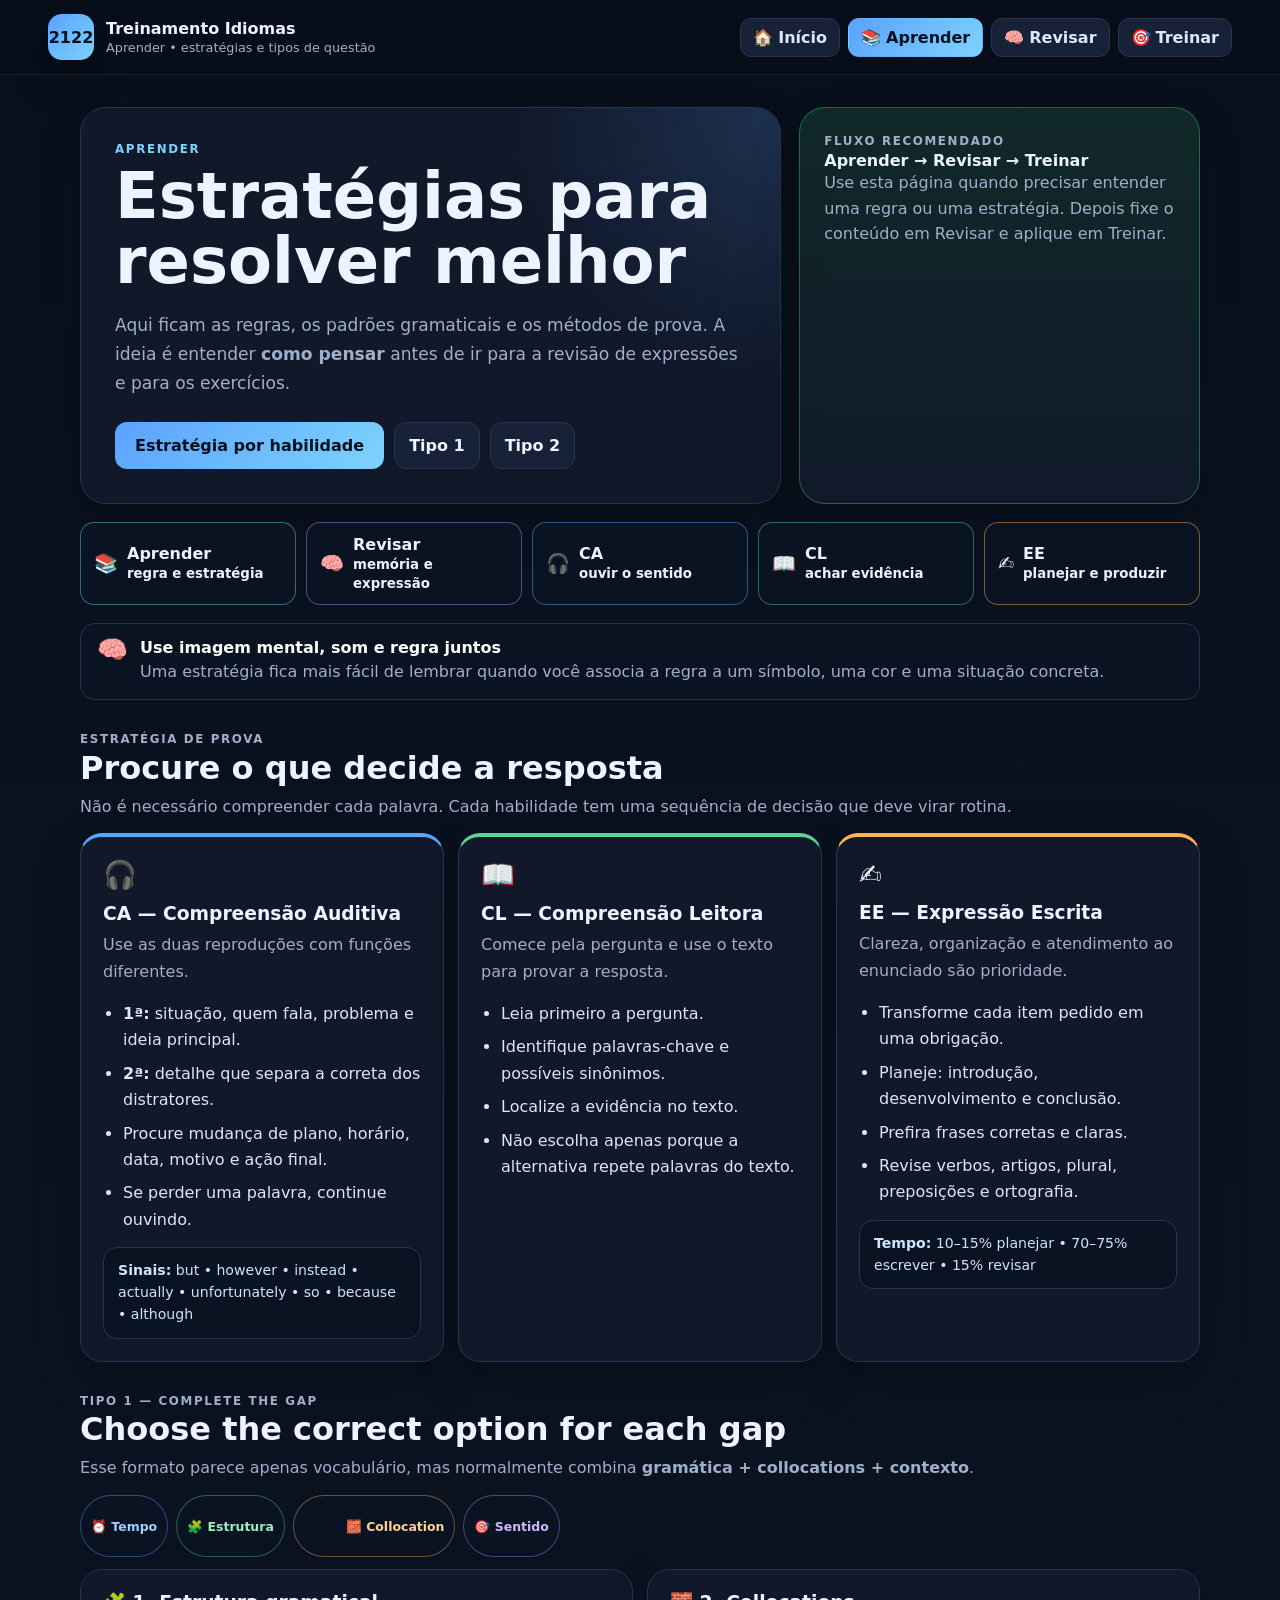
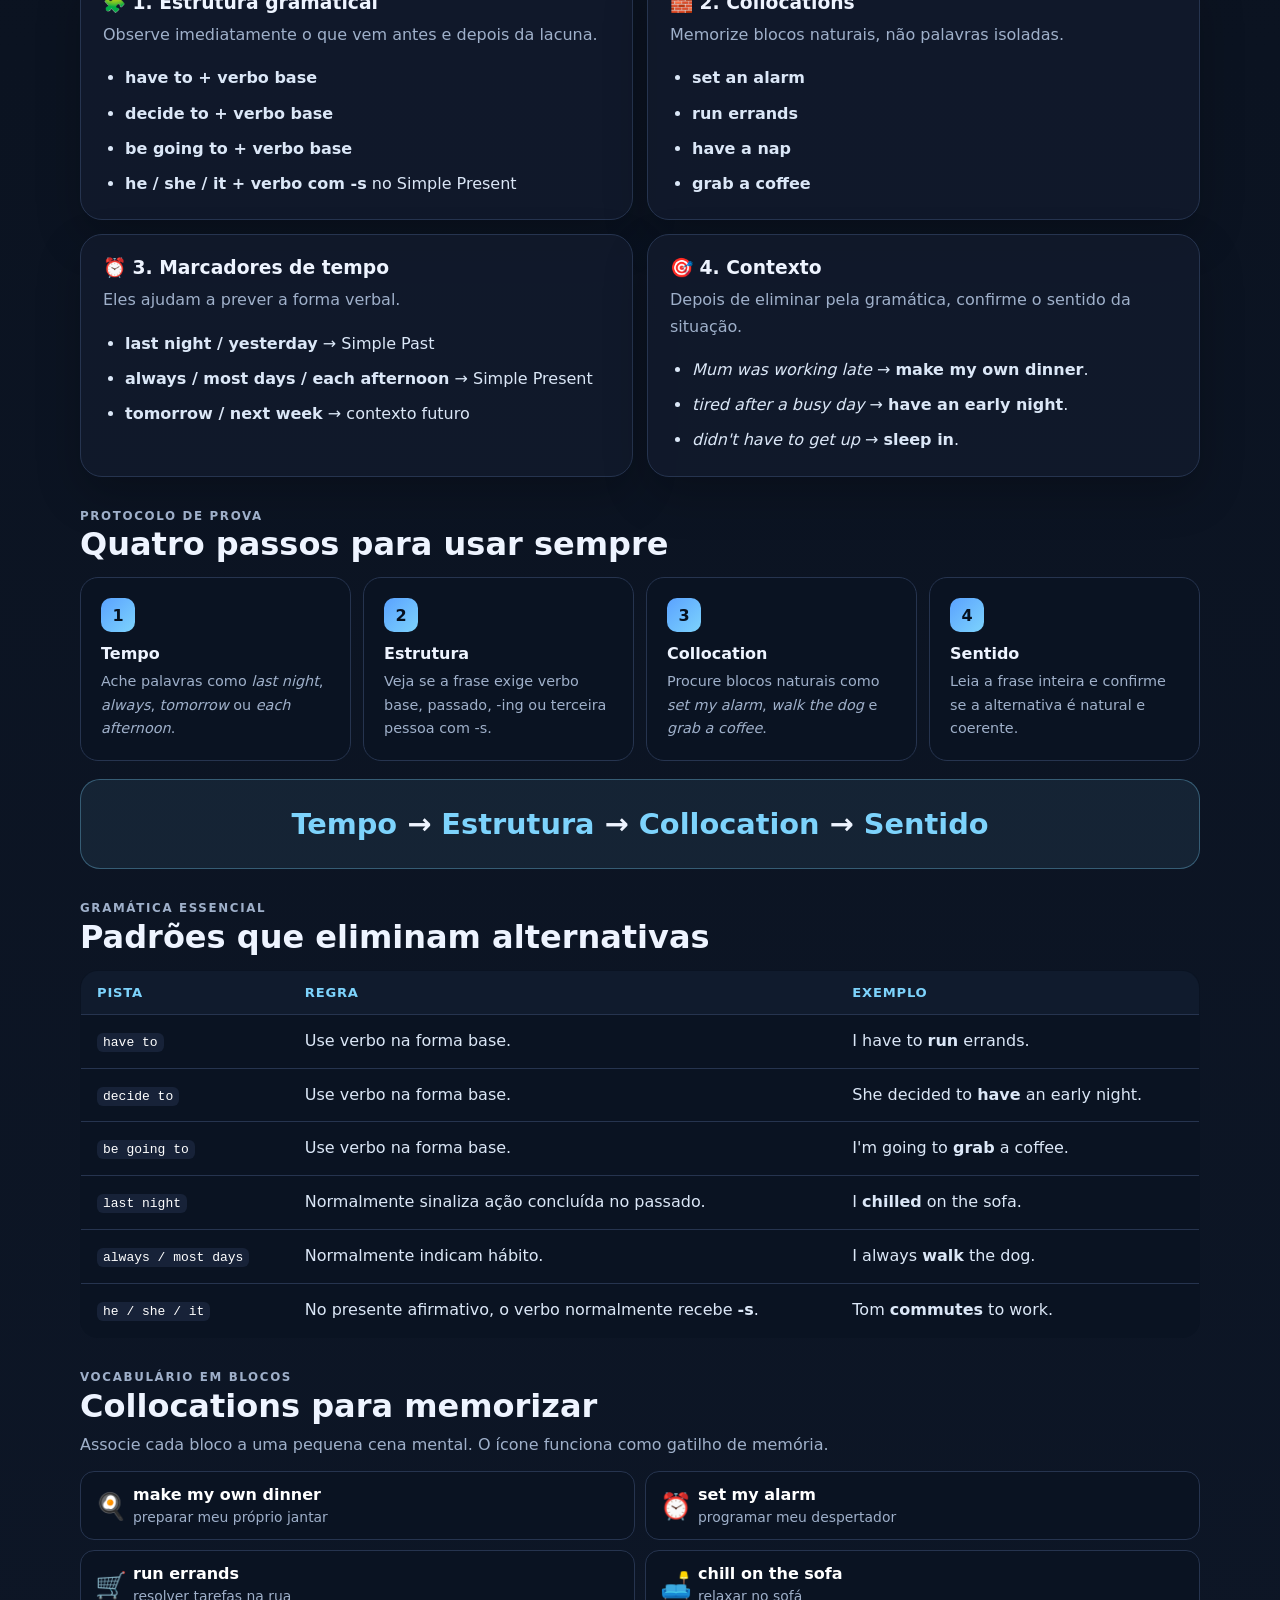
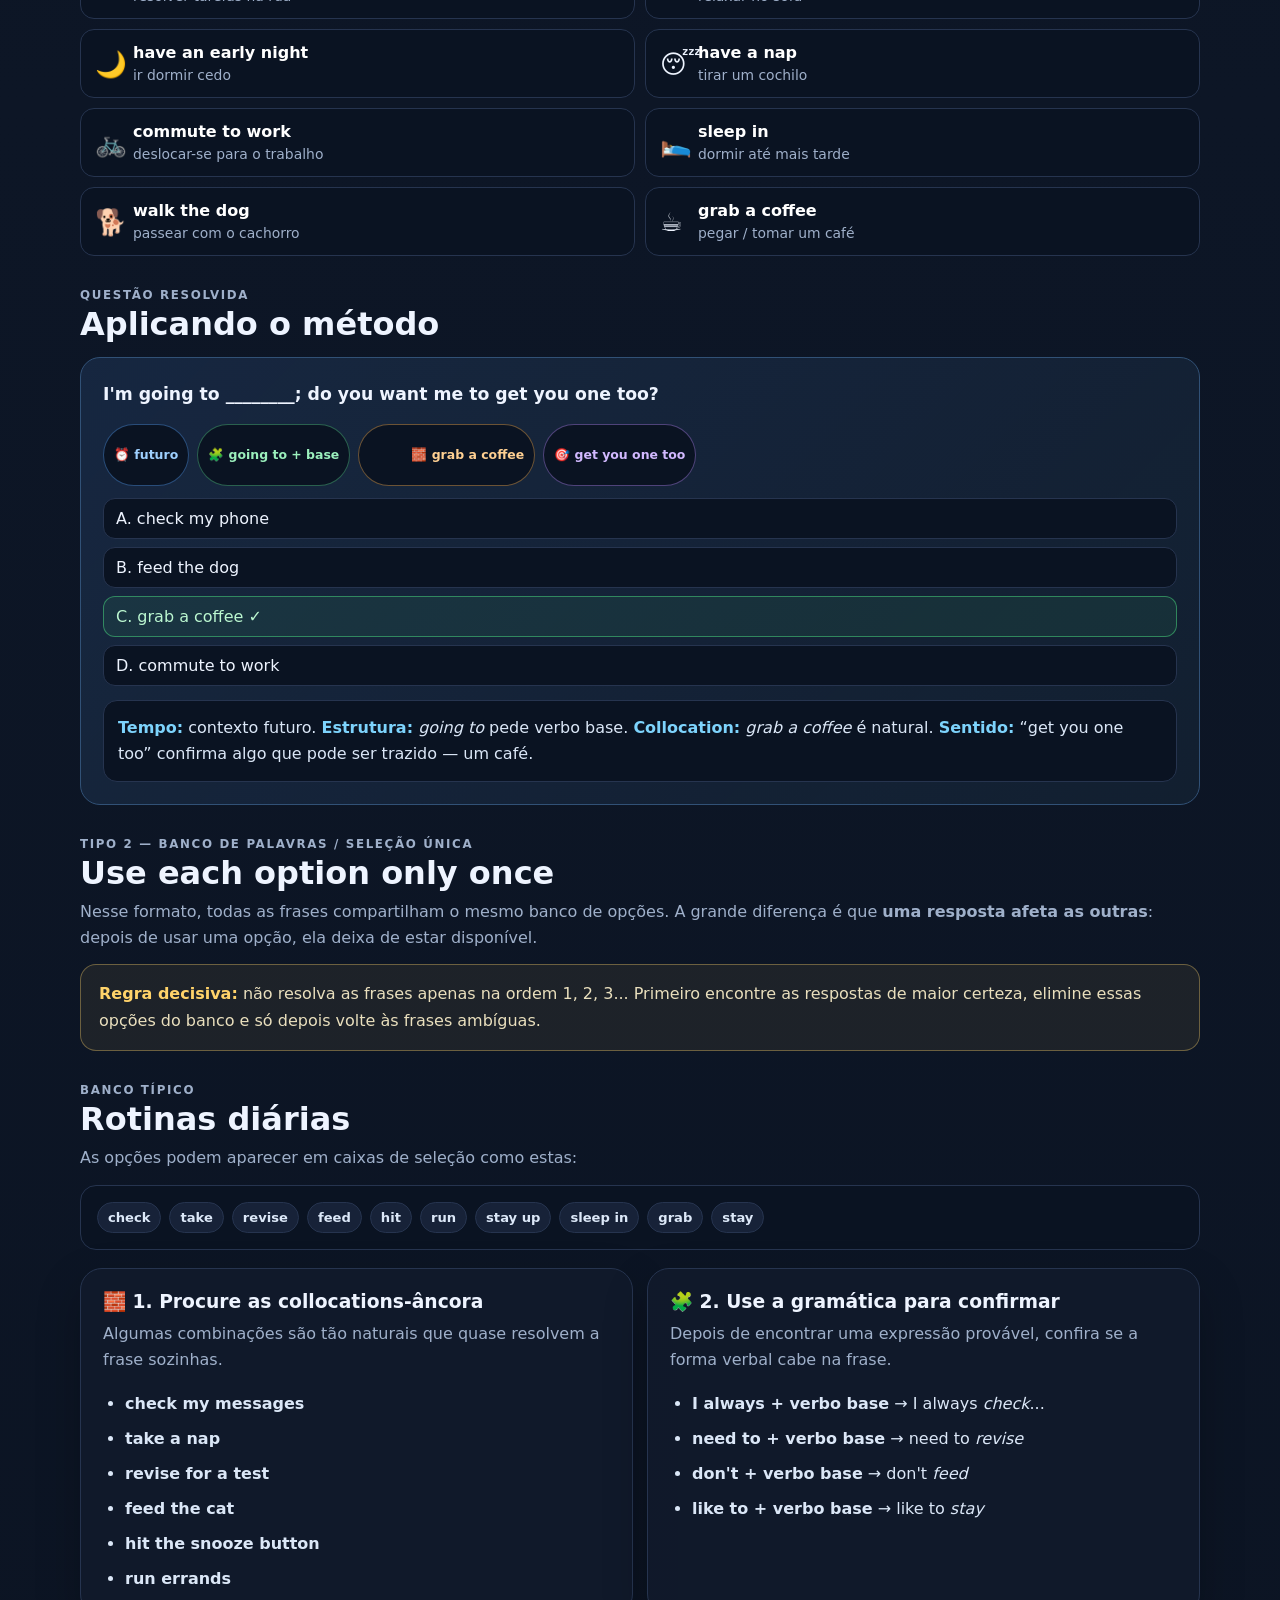
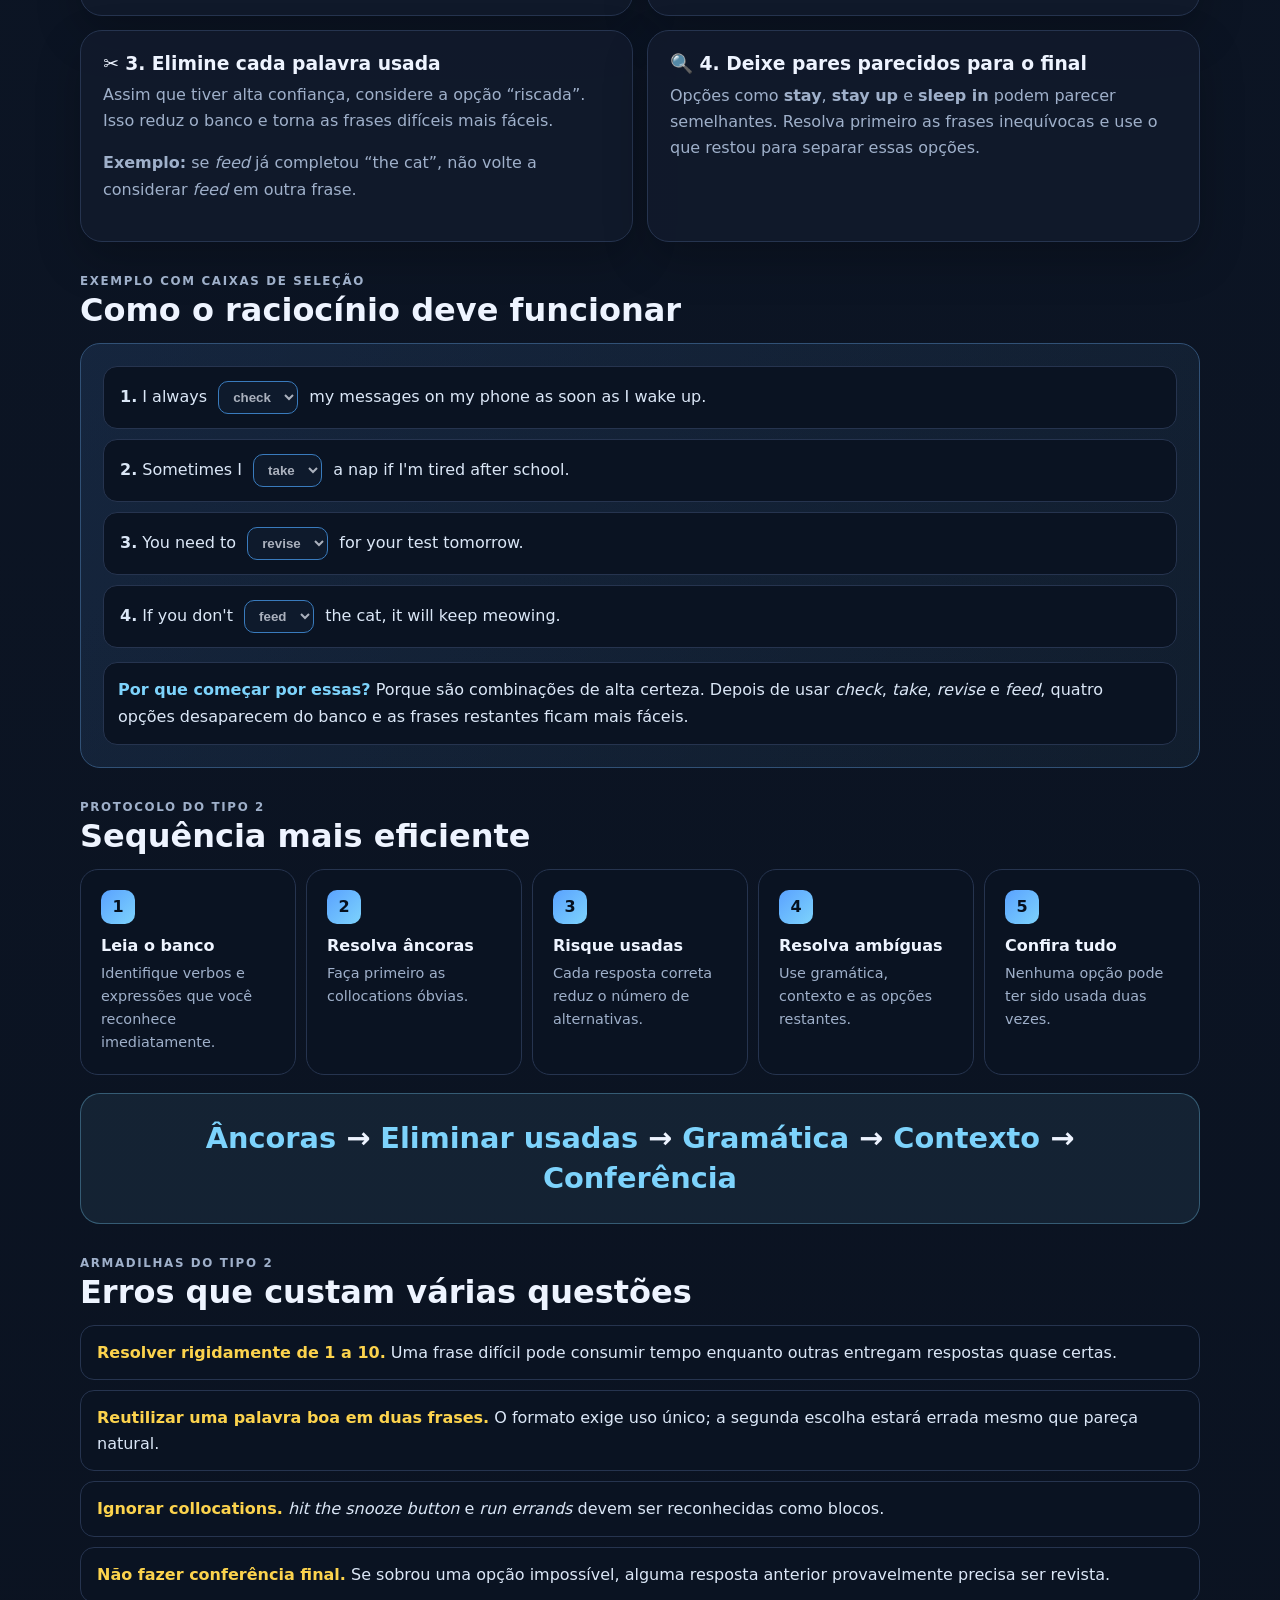
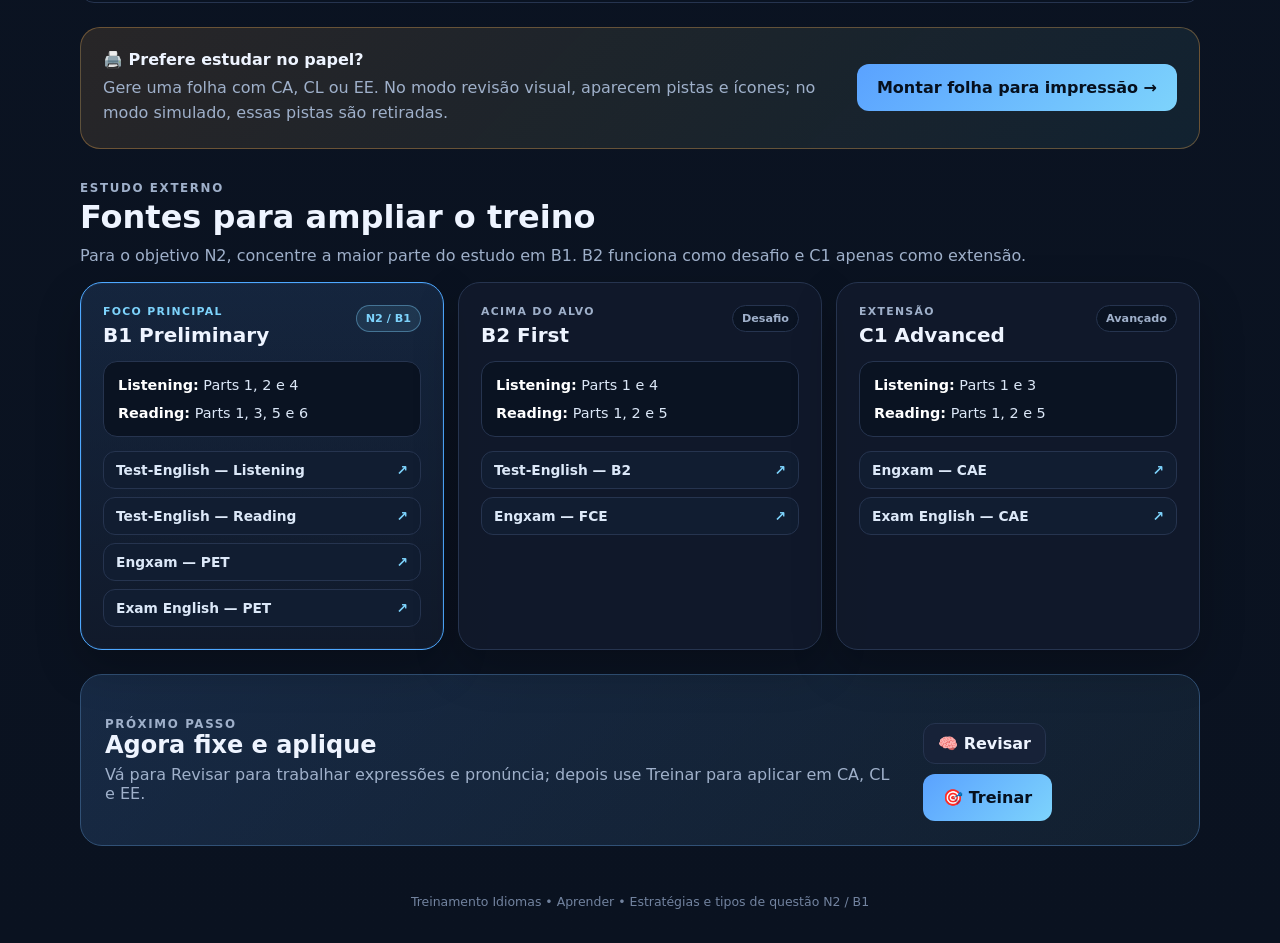
==== commit c7a99ac5: "Reforçar memorização visual na área Aprender" ====
--- a/aprender.html
+++ b/aprender.html
@@ -9,15 +9,13 @@
   <link rel="stylesheet" href="assets/css/dicas.css?v=20260916-1">
   <link rel="stylesheet" href="assets/css/tipo2.css?v=20260916-1">
   <link rel="stylesheet" href="assets/css/navigation.css?v=20260916-1">
+  <link rel="stylesheet" href="assets/css/visual-learning.css?v=20260916-1">
 </head>
 <body>
   <header class="topbar">
     <a class="brand" href="index.html" aria-label="Ir para o início" style="text-decoration:none">
       <div class="brand-mark">2122</div>
-      <div>
-        <strong>Treinamento Idiomas</strong>
-        <span class="page-context">Aprender • estratégias e tipos de questão</span>
-      </div>
+      <div><strong>Treinamento Idiomas</strong><span class="page-context">Aprender • estratégias e tipos de questão</span></div>
     </a>
     <nav class="site-nav" aria-label="Navegação principal">
       <a href="index.html"><span class="nav-icon">🏠</span>Início</a>
@@ -33,208 +31,79 @@
         <p class="eyebrow">Aprender</p>
         <h1>Estratégias para resolver melhor</h1>
         <p class="lead">Aqui ficam as regras, os padrões gramaticais e os métodos de prova. A ideia é entender <strong>como pensar</strong> antes de ir para a revisão de expressões e para os exercícios.</p>
-        <div class="hero-actions">
-          <a class="cta" href="#estrategia-geral">Estratégia por habilidade</a>
-          <a class="secondary-link" href="#tipo-1">Tipo 1</a>
-          <a class="secondary-link" href="#tipo-2">Tipo 2</a>
-        </div>
+        <div class="hero-actions"><a class="cta" href="#estrategia-geral">Estratégia por habilidade</a><a class="secondary-link" href="#tipo-1">Tipo 1</a><a class="secondary-link" href="#tipo-2">Tipo 2</a></div>
       </div>
-      <aside class="success-card">
-        <p class="eyebrow">Fluxo recomendado</p>
-        <strong>Aprender → Revisar → Treinar</strong>
-        <p>Use esta página quando precisar entender uma regra ou uma estratégia. Depois fixe o conteúdo em Revisar e aplique em Treinar.</p>
-      </aside>
+      <aside class="success-card"><p class="eyebrow">Fluxo recomendado</p><strong>Aprender → Revisar → Treinar</strong><p>Use esta página quando precisar entender uma regra ou uma estratégia. Depois fixe o conteúdo em Revisar e aplique em Treinar.</p></aside>
     </section>
 
-    <section id="estrategia-geral" class="section-title">
-      <p class="eyebrow">Estratégia de prova</p>
-      <h2>Procure o que decide a resposta</h2>
-      <p>Não é necessário compreender cada palavra. Cada habilidade tem uma sequência de decisão que deve virar rotina.</p>
+    <section class="visual-legend" aria-label="Código visual das áreas">
+      <div class="visual-token learn"><b>📚</b><span>Aprender<br><small>regra e estratégia</small></span></div>
+      <div class="visual-token review"><b>🧠</b><span>Revisar<br><small>memória e expressão</small></span></div>
+      <div class="visual-token ca"><b>🎧</b><span>CA<br><small>ouvir o sentido</small></span></div>
+      <div class="visual-token cl"><b>📖</b><span>CL<br><small>achar evidência</small></span></div>
+      <div class="visual-token ee"><b>✍️</b><span>EE<br><small>planejar e produzir</small></span></div>
     </section>
 
+    <section class="memory-cue"><span class="cue-icon">🧠</span><div><strong>Use imagem mental, som e regra juntos</strong><span>Uma estratégia fica mais fácil de lembrar quando você associa a regra a um símbolo, uma cor e uma situação concreta.</span></div></section>
+
+    <section id="estrategia-geral" class="section-title"><p class="eyebrow">Estratégia de prova</p><h2>Procure o que decide a resposta</h2><p>Não é necessário compreender cada palavra. Cada habilidade tem uma sequência de decisão que deve virar rotina.</p></section>
+
     <section class="strategy-grid">
-      <article class="strategy-card">
-        <div class="icon">🎧</div>
-        <h3>CA — Compreensão Auditiva</h3>
-        <p>Use as duas reproduções com funções diferentes.</p>
-        <ul>
-          <li><strong>1ª:</strong> situação, quem fala, problema e ideia principal.</li>
-          <li><strong>2ª:</strong> detalhe que separa a correta dos distratores.</li>
-          <li>Procure mudança de plano, horário, data, motivo e ação final.</li>
-          <li>Se perder uma palavra, continue ouvindo.</li>
-        </ul>
-        <div class="signal-box"><strong>Sinais:</strong> but • however • instead • actually • unfortunately • so • because • although</div>
-      </article>
-
-      <article class="strategy-card">
-        <div class="icon">📖</div>
-        <h3>CL — Compreensão Leitora</h3>
-        <p>Comece pela pergunta e use o texto para provar a resposta.</p>
-        <ul>
-          <li>Leia primeiro a pergunta.</li>
-          <li>Identifique palavras-chave e possíveis sinônimos.</li>
-          <li>Localize a evidência no texto.</li>
-          <li>Não escolha apenas porque a alternativa repete palavras do texto.</li>
-        </ul>
-      </article>
-
-      <article class="strategy-card">
-        <div class="icon">✍️</div>
-        <h3>EE — Expressão Escrita</h3>
-        <p>Clareza, organização e atendimento ao enunciado são prioridade.</p>
-        <ul>
-          <li>Transforme cada item pedido em uma obrigação.</li>
-          <li>Planeje: introdução, desenvolvimento e conclusão.</li>
-          <li>Prefira frases corretas e claras.</li>
-          <li>Revise verbos, artigos, plural, preposições e ortografia.</li>
-        </ul>
-        <div class="signal-box"><strong>Tempo:</strong> 10–15% planejar • 70–75% escrever • 15% revisar</div>
-      </article>
+      <article class="strategy-card"><div class="icon">🎧</div><h3>CA — Compreensão Auditiva</h3><p>Use as duas reproduções com funções diferentes.</p><ul><li><strong>1ª:</strong> situação, quem fala, problema e ideia principal.</li><li><strong>2ª:</strong> detalhe que separa a correta dos distratores.</li><li>Procure mudança de plano, horário, data, motivo e ação final.</li><li>Se perder uma palavra, continue ouvindo.</li></ul><div class="signal-box"><strong>Sinais:</strong> but • however • instead • actually • unfortunately • so • because • although</div></article>
+      <article class="strategy-card"><div class="icon">📖</div><h3>CL — Compreensão Leitora</h3><p>Comece pela pergunta e use o texto para provar a resposta.</p><ul><li>Leia primeiro a pergunta.</li><li>Identifique palavras-chave e possíveis sinônimos.</li><li>Localize a evidência no texto.</li><li>Não escolha apenas porque a alternativa repete palavras do texto.</li></ul></article>
+      <article class="strategy-card"><div class="icon">✍️</div><h3>EE — Expressão Escrita</h3><p>Clareza, organização e atendimento ao enunciado são prioridade.</p><ul><li>Transforme cada item pedido em uma obrigação.</li><li>Planeje: introdução, desenvolvimento e conclusão.</li><li>Prefira frases corretas e claras.</li><li>Revise verbos, artigos, plural, preposições e ortografia.</li></ul><div class="signal-box"><strong>Tempo:</strong> 10–15% planejar • 70–75% escrever • 15% revisar</div></article>
     </section>
 
-    <section id="tipo-1" class="section-title">
-      <p class="eyebrow">Tipo 1 — Complete the gap</p>
-      <h2>Choose the correct option for each gap</h2>
-      <p>Esse formato parece apenas vocabulário, mas normalmente combina <strong>gramática + collocations + contexto</strong>.</p>
-    </section>
+    <section id="tipo-1" class="section-title"><p class="eyebrow">Tipo 1 — Complete the gap</p><h2>Choose the correct option for each gap</h2><p>Esse formato parece apenas vocabulário, mas normalmente combina <strong>gramática + collocations + contexto</strong>.</p></section>
+
+    <div class="clue-row" aria-label="Pistas do Tipo 1"><span class="clue time">⏰ Tempo</span><span class="clue structure">🧩 Estrutura</span><span class="clue collocation">🧱 Collocation</span><span class="clue context">🎯 Sentido</span></div>
 
     <section class="guide-grid">
-      <article class="guide-card">
-        <h3>1. Estrutura gramatical</h3>
-        <p>Observe imediatamente o que vem antes e depois da lacuna.</p>
-        <ul><li><strong>have to + verbo base</strong></li><li><strong>decide to + verbo base</strong></li><li><strong>be going to + verbo base</strong></li><li><strong>he / she / it + verbo com -s</strong> no Simple Present</li></ul>
-      </article>
-      <article class="guide-card">
-        <h3>2. Collocations</h3>
-        <p>Memorize blocos naturais, não palavras isoladas.</p>
-        <ul><li><strong>set an alarm</strong></li><li><strong>run errands</strong></li><li><strong>have a nap</strong></li><li><strong>grab a coffee</strong></li></ul>
-      </article>
-      <article class="guide-card">
-        <h3>3. Marcadores de tempo</h3>
-        <p>Eles ajudam a prever a forma verbal.</p>
-        <ul><li><strong>last night / yesterday</strong> → Simple Past</li><li><strong>always / most days / each afternoon</strong> → Simple Present</li><li><strong>tomorrow / next week</strong> → contexto futuro</li></ul>
-      </article>
-      <article class="guide-card">
-        <h3>4. Contexto</h3>
-        <p>Depois de eliminar pela gramática, confirme o sentido da situação.</p>
-        <ul><li><em>Mum was working late</em> → <strong>make my own dinner</strong>.</li><li><em>tired after a busy day</em> → <strong>have an early night</strong>.</li><li><em>didn't have to get up</em> → <strong>sleep in</strong>.</li></ul>
-      </article>
+      <article class="guide-card"><h3>🧩 1. Estrutura gramatical</h3><p>Observe imediatamente o que vem antes e depois da lacuna.</p><ul><li><strong>have to + verbo base</strong></li><li><strong>decide to + verbo base</strong></li><li><strong>be going to + verbo base</strong></li><li><strong>he / she / it + verbo com -s</strong> no Simple Present</li></ul></article>
+      <article class="guide-card"><h3>🧱 2. Collocations</h3><p>Memorize blocos naturais, não palavras isoladas.</p><ul><li><strong>set an alarm</strong></li><li><strong>run errands</strong></li><li><strong>have a nap</strong></li><li><strong>grab a coffee</strong></li></ul></article>
+      <article class="guide-card"><h3>⏰ 3. Marcadores de tempo</h3><p>Eles ajudam a prever a forma verbal.</p><ul><li><strong>last night / yesterday</strong> → Simple Past</li><li><strong>always / most days / each afternoon</strong> → Simple Present</li><li><strong>tomorrow / next week</strong> → contexto futuro</li></ul></article>
+      <article class="guide-card"><h3>🎯 4. Contexto</h3><p>Depois de eliminar pela gramática, confirme o sentido da situação.</p><ul><li><em>Mum was working late</em> → <strong>make my own dinner</strong>.</li><li><em>tired after a busy day</em> → <strong>have an early night</strong>.</li><li><em>didn't have to get up</em> → <strong>sleep in</strong>.</li></ul></article>
     </section>
 
     <section class="section-title"><p class="eyebrow">Protocolo de prova</p><h2>Quatro passos para usar sempre</h2></section>
-    <section class="step-grid" aria-label="Estratégia em quatro passos">
-      <article class="step-card"><div class="step-number">1</div><h3>Tempo</h3><p>Ache palavras como <em>last night</em>, <em>always</em>, <em>tomorrow</em> ou <em>each afternoon</em>.</p></article>
-      <article class="step-card"><div class="step-number">2</div><h3>Estrutura</h3><p>Veja se a frase exige verbo base, passado, -ing ou terceira pessoa com -s.</p></article>
-      <article class="step-card"><div class="step-number">3</div><h3>Collocation</h3><p>Procure blocos naturais como <em>set my alarm</em>, <em>walk the dog</em> e <em>grab a coffee</em>.</p></article>
-      <article class="step-card"><div class="step-number">4</div><h3>Sentido</h3><p>Leia a frase inteira e confirme se a alternativa é natural e coerente.</p></article>
-    </section>
+    <section class="step-grid" aria-label="Estratégia em quatro passos"><article class="step-card"><div class="step-number">1</div><h3>Tempo</h3><p>Ache palavras como <em>last night</em>, <em>always</em>, <em>tomorrow</em> ou <em>each afternoon</em>.</p></article><article class="step-card"><div class="step-number">2</div><h3>Estrutura</h3><p>Veja se a frase exige verbo base, passado, -ing ou terceira pessoa com -s.</p></article><article class="step-card"><div class="step-number">3</div><h3>Collocation</h3><p>Procure blocos naturais como <em>set my alarm</em>, <em>walk the dog</em> e <em>grab a coffee</em>.</p></article><article class="step-card"><div class="step-number">4</div><h3>Sentido</h3><p>Leia a frase inteira e confirme se a alternativa é natural e coerente.</p></article></section>
     <div class="memory-rule" style="margin-top:18px"><span>Tempo</span> → <span>Estrutura</span> → <span>Collocation</span> → <span>Sentido</span></div>
 
     <section class="section-title"><p class="eyebrow">Gramática essencial</p><h2>Padrões que eliminam alternativas</h2></section>
-    <table class="pattern-table">
-      <thead><tr><th>Pista</th><th>Regra</th><th>Exemplo</th></tr></thead>
-      <tbody>
-        <tr><td><code>have to</code></td><td>Use verbo na forma base.</td><td>I have to <strong>run</strong> errands.</td></tr>
-        <tr><td><code>decide to</code></td><td>Use verbo na forma base.</td><td>She decided to <strong>have</strong> an early night.</td></tr>
-        <tr><td><code>be going to</code></td><td>Use verbo na forma base.</td><td>I'm going to <strong>grab</strong> a coffee.</td></tr>
-        <tr><td><code>last night</code></td><td>Normalmente sinaliza ação concluída no passado.</td><td>I <strong>chilled</strong> on the sofa.</td></tr>
-        <tr><td><code>always / most days</code></td><td>Normalmente indicam hábito.</td><td>I always <strong>walk</strong> the dog.</td></tr>
-        <tr><td><code>he / she / it</code></td><td>No presente afirmativo, o verbo normalmente recebe <strong>-s</strong>.</td><td>Tom <strong>commutes</strong> to work.</td></tr>
-      </tbody>
-    </table>
+    <table class="pattern-table"><thead><tr><th>Pista</th><th>Regra</th><th>Exemplo</th></tr></thead><tbody><tr><td><code>have to</code></td><td>Use verbo na forma base.</td><td>I have to <strong>run</strong> errands.</td></tr><tr><td><code>decide to</code></td><td>Use verbo na forma base.</td><td>She decided to <strong>have</strong> an early night.</td></tr><tr><td><code>be going to</code></td><td>Use verbo na forma base.</td><td>I'm going to <strong>grab</strong> a coffee.</td></tr><tr><td><code>last night</code></td><td>Normalmente sinaliza ação concluída no passado.</td><td>I <strong>chilled</strong> on the sofa.</td></tr><tr><td><code>always / most days</code></td><td>Normalmente indicam hábito.</td><td>I always <strong>walk</strong> the dog.</td></tr><tr><td><code>he / she / it</code></td><td>No presente afirmativo, o verbo normalmente recebe <strong>-s</strong>.</td><td>Tom <strong>commutes</strong> to work.</td></tr></tbody></table>
 
-    <section id="collocations" class="section-title"><p class="eyebrow">Vocabulário em blocos</p><h2>Collocations para memorizar</h2></section>
-    <section class="collocation-grid">
-      <div class="collocation"><strong>make my own dinner</strong><span>preparar meu próprio jantar</span></div><div class="collocation"><strong>set my alarm</strong><span>programar meu despertador</span></div><div class="collocation"><strong>run errands</strong><span>resolver tarefas na rua</span></div><div class="collocation"><strong>chill on the sofa</strong><span>relaxar no sofá</span></div><div class="collocation"><strong>have an early night</strong><span>ir dormir cedo</span></div><div class="collocation"><strong>have a nap</strong><span>tirar um cochilo</span></div><div class="collocation"><strong>commute to work</strong><span>deslocar-se para o trabalho</span></div><div class="collocation"><strong>sleep in</strong><span>dormir até mais tarde</span></div><div class="collocation"><strong>walk the dog</strong><span>passear com o cachorro</span></div><div class="collocation"><strong>grab a coffee</strong><span>pegar / tomar um café</span></div>
-    </section>
+    <section id="collocations" class="section-title"><p class="eyebrow">Vocabulário em blocos</p><h2>Collocations para memorizar</h2><p>Associe cada bloco a uma pequena cena mental. O ícone funciona como gatilho de memória.</p></section>
+    <section class="collocation-grid"><div class="collocation"><strong>make my own dinner</strong><span>preparar meu próprio jantar</span></div><div class="collocation"><strong>set my alarm</strong><span>programar meu despertador</span></div><div class="collocation"><strong>run errands</strong><span>resolver tarefas na rua</span></div><div class="collocation"><strong>chill on the sofa</strong><span>relaxar no sofá</span></div><div class="collocation"><strong>have an early night</strong><span>ir dormir cedo</span></div><div class="collocation"><strong>have a nap</strong><span>tirar um cochilo</span></div><div class="collocation"><strong>commute to work</strong><span>deslocar-se para o trabalho</span></div><div class="collocation"><strong>sleep in</strong><span>dormir até mais tarde</span></div><div class="collocation"><strong>walk the dog</strong><span>passear com o cachorro</span></div><div class="collocation"><strong>grab a coffee</strong><span>pegar / tomar um café</span></div></section>
 
     <section class="section-title"><p class="eyebrow">Questão resolvida</p><h2>Aplicando o método</h2></section>
-    <section class="example-box">
-      <p class="example-sentence"><strong>I'm going to ________; do you want me to get you one too?</strong></p>
-      <ul class="option-list"><li>A. check my phone</li><li>B. feed the dog</li><li class="correct">C. grab a coffee ✓</li><li>D. commute to work</li></ul>
-      <div class="reasoning"><strong>Tempo:</strong> contexto futuro. <strong>Estrutura:</strong> <em>going to</em> pede verbo base. <strong>Collocation:</strong> <em>grab a coffee</em> é natural. <strong>Sentido:</strong> “get you one too” confirma algo que pode ser trazido — um café.</div>
-    </section>
+    <section class="example-box"><p class="example-sentence"><strong>I'm going to ________; do you want me to get you one too?</strong></p><div class="clue-row"><span class="clue time">⏰ futuro</span><span class="clue structure">🧩 going to + base</span><span class="clue collocation">🧱 grab a coffee</span><span class="clue context">🎯 get you one too</span></div><ul class="option-list"><li>A. check my phone</li><li>B. feed the dog</li><li class="correct">C. grab a coffee ✓</li><li>D. commute to work</li></ul><div class="reasoning"><strong>Tempo:</strong> contexto futuro. <strong>Estrutura:</strong> <em>going to</em> pede verbo base. <strong>Collocation:</strong> <em>grab a coffee</em> é natural. <strong>Sentido:</strong> “get you one too” confirma algo que pode ser trazido — um café.</div></section>
 
-    <section id="tipo-2" class="section-title">
-      <p class="eyebrow">Tipo 2 — Banco de palavras / seleção única</p>
-      <h2>Use each option only once</h2>
-      <p>Nesse formato, todas as frases compartilham o mesmo banco de opções. A grande diferença é que <strong>uma resposta afeta as outras</strong>: depois de usar uma opção, ela deixa de estar disponível.</p>
-    </section>
-
+    <section id="tipo-2" class="section-title"><p class="eyebrow">Tipo 2 — Banco de palavras / seleção única</p><h2>Use each option only once</h2><p>Nesse formato, todas as frases compartilham o mesmo banco de opções. A grande diferença é que <strong>uma resposta afeta as outras</strong>: depois de usar uma opção, ela deixa de estar disponível.</p></section>
     <div class="unique-rule"><strong>Regra decisiva:</strong> não resolva as frases apenas na ordem 1, 2, 3... Primeiro encontre as respostas de maior certeza, elimine essas opções do banco e só depois volte às frases ambíguas.</div>
-
     <section class="section-title"><p class="eyebrow">Banco típico</p><h2>Rotinas diárias</h2><p>As opções podem aparecer em caixas de seleção como estas:</p></section>
     <div class="word-bank" aria-label="Exemplo de banco de palavras"><span>check</span><span>take</span><span>revise</span><span>feed</span><span>hit</span><span>run</span><span>stay up</span><span>sleep in</span><span>grab</span><span>stay</span></div>
 
-    <section class="guide-grid">
-      <article class="guide-card">
-        <h3>1. Procure as collocations-âncora</h3>
-        <p>Algumas combinações são tão naturais que quase resolvem a frase sozinhas.</p>
-        <ul><li><strong>check my messages</strong></li><li><strong>take a nap</strong></li><li><strong>revise for a test</strong></li><li><strong>feed the cat</strong></li><li><strong>hit the snooze button</strong></li><li><strong>run errands</strong></li></ul>
-      </article>
-      <article class="guide-card">
-        <h3>2. Use a gramática para confirmar</h3>
-        <p>Depois de encontrar uma expressão provável, confira se a forma verbal cabe na frase.</p>
-        <ul><li><strong>I always + verbo base</strong> → I always <em>check</em>...</li><li><strong>need to + verbo base</strong> → need to <em>revise</em></li><li><strong>don't + verbo base</strong> → don't <em>feed</em></li><li><strong>like to + verbo base</strong> → like to <em>stay</em></li></ul>
-      </article>
-      <article class="guide-card">
-        <h3>3. Elimine cada palavra usada</h3>
-        <p>Assim que tiver alta confiança, considere a opção “riscada”. Isso reduz o banco e torna as frases difíceis mais fáceis.</p>
-        <p><strong>Exemplo:</strong> se <em>feed</em> já completou “the cat”, não volte a considerar <em>feed</em> em outra frase.</p>
-      </article>
-      <article class="guide-card">
-        <h3>4. Deixe pares parecidos para o final</h3>
-        <p>Opções como <strong>stay</strong>, <strong>stay up</strong> e <strong>sleep in</strong> podem parecer semelhantes. Resolva primeiro as frases inequívocas e use o que restou para separar essas opções.</p>
-      </article>
-    </section>
+    <section class="guide-grid"><article class="guide-card"><h3>🧱 1. Procure as collocations-âncora</h3><p>Algumas combinações são tão naturais que quase resolvem a frase sozinhas.</p><ul><li><strong>check my messages</strong></li><li><strong>take a nap</strong></li><li><strong>revise for a test</strong></li><li><strong>feed the cat</strong></li><li><strong>hit the snooze button</strong></li><li><strong>run errands</strong></li></ul></article><article class="guide-card"><h3>🧩 2. Use a gramática para confirmar</h3><p>Depois de encontrar uma expressão provável, confira se a forma verbal cabe na frase.</p><ul><li><strong>I always + verbo base</strong> → I always <em>check</em>...</li><li><strong>need to + verbo base</strong> → need to <em>revise</em></li><li><strong>don't + verbo base</strong> → don't <em>feed</em></li><li><strong>like to + verbo base</strong> → like to <em>stay</em></li></ul></article><article class="guide-card"><h3>✂️ 3. Elimine cada palavra usada</h3><p>Assim que tiver alta confiança, considere a opção “riscada”. Isso reduz o banco e torna as frases difíceis mais fáceis.</p><p><strong>Exemplo:</strong> se <em>feed</em> já completou “the cat”, não volte a considerar <em>feed</em> em outra frase.</p></article><article class="guide-card"><h3>🔍 4. Deixe pares parecidos para o final</h3><p>Opções como <strong>stay</strong>, <strong>stay up</strong> e <strong>sleep in</strong> podem parecer semelhantes. Resolva primeiro as frases inequívocas e use o que restou para separar essas opções.</p></article></section>
 
     <section class="section-title"><p class="eyebrow">Exemplo com caixas de seleção</p><h2>Como o raciocínio deve funcionar</h2></section>
-    <section class="example-box">
-      <div class="select-example-list">
-        <div class="select-example-row"><strong>1.</strong> I always <select disabled><option selected>check</option></select> my messages on my phone as soon as I wake up.</div>
-        <div class="select-example-row"><strong>2.</strong> Sometimes I <select disabled><option selected>take</option></select> a nap if I'm tired after school.</div>
-        <div class="select-example-row"><strong>3.</strong> You need to <select disabled><option selected>revise</option></select> for your test tomorrow.</div>
-        <div class="select-example-row"><strong>4.</strong> If you don't <select disabled><option selected>feed</option></select> the cat, it will keep meowing.</div>
-      </div>
-      <div class="reasoning"><strong>Por que começar por essas?</strong> Porque são combinações de alta certeza. Depois de usar <em>check</em>, <em>take</em>, <em>revise</em> e <em>feed</em>, quatro opções desaparecem do banco e as frases restantes ficam mais fáceis.</div>
-    </section>
+    <section class="example-box"><div class="select-example-list"><div class="select-example-row"><strong>1.</strong> I always <select disabled><option selected>check</option></select> my messages on my phone as soon as I wake up.</div><div class="select-example-row"><strong>2.</strong> Sometimes I <select disabled><option selected>take</option></select> a nap if I'm tired after school.</div><div class="select-example-row"><strong>3.</strong> You need to <select disabled><option selected>revise</option></select> for your test tomorrow.</div><div class="select-example-row"><strong>4.</strong> If you don't <select disabled><option selected>feed</option></select> the cat, it will keep meowing.</div></div><div class="reasoning"><strong>Por que começar por essas?</strong> Porque são combinações de alta certeza. Depois de usar <em>check</em>, <em>take</em>, <em>revise</em> e <em>feed</em>, quatro opções desaparecem do banco e as frases restantes ficam mais fáceis.</div></section>
 
     <section class="section-title"><p class="eyebrow">Protocolo do Tipo 2</p><h2>Sequência mais eficiente</h2></section>
-    <section class="strategy-sequence" aria-label="Estratégia para banco de palavras">
-      <article class="step-card"><div class="step-number">1</div><h3>Leia o banco</h3><p>Identifique verbos e expressões que você reconhece imediatamente.</p></article>
-      <article class="step-card"><div class="step-number">2</div><h3>Resolva âncoras</h3><p>Faça primeiro as collocations óbvias.</p></article>
-      <article class="step-card"><div class="step-number">3</div><h3>Risque usadas</h3><p>Cada resposta correta reduz o número de alternativas.</p></article>
-      <article class="step-card"><div class="step-number">4</div><h3>Resolva ambíguas</h3><p>Use gramática, contexto e as opções restantes.</p></article>
-      <article class="step-card"><div class="step-number">5</div><h3>Confira tudo</h3><p>Nenhuma opção pode ter sido usada duas vezes.</p></article>
-    </section>
-
+    <section class="strategy-sequence" aria-label="Estratégia para banco de palavras"><article class="step-card"><div class="step-number">1</div><h3>Leia o banco</h3><p>Identifique verbos e expressões que você reconhece imediatamente.</p></article><article class="step-card"><div class="step-number">2</div><h3>Resolva âncoras</h3><p>Faça primeiro as collocations óbvias.</p></article><article class="step-card"><div class="step-number">3</div><h3>Risque usadas</h3><p>Cada resposta correta reduz o número de alternativas.</p></article><article class="step-card"><div class="step-number">4</div><h3>Resolva ambíguas</h3><p>Use gramática, contexto e as opções restantes.</p></article><article class="step-card"><div class="step-number">5</div><h3>Confira tudo</h3><p>Nenhuma opção pode ter sido usada duas vezes.</p></article></section>
     <div class="memory-rule" style="margin-top:18px"><span>Âncoras</span> → <span>Eliminar usadas</span> → <span>Gramática</span> → <span>Contexto</span> → <span>Conferência</span></div>
 
     <section class="section-title"><p class="eyebrow">Armadilhas do Tipo 2</p><h2>Erros que custam várias questões</h2></section>
-    <section class="warning-list">
-      <div class="warning-item"><strong>Resolver rigidamente de 1 a 10.</strong> Uma frase difícil pode consumir tempo enquanto outras entregam respostas quase certas.</div>
-      <div class="warning-item"><strong>Reutilizar uma palavra boa em duas frases.</strong> O formato exige uso único; a segunda escolha estará errada mesmo que pareça natural.</div>
-      <div class="warning-item"><strong>Ignorar collocations.</strong> <em>hit the snooze button</em> e <em>run errands</em> devem ser reconhecidas como blocos.</div>
-      <div class="warning-item"><strong>Não fazer conferência final.</strong> Se sobrou uma opção impossível, alguma resposta anterior provavelmente precisa ser revista.</div>
-    </section>
+    <section class="warning-list"><div class="warning-item"><strong>Resolver rigidamente de 1 a 10.</strong> Uma frase difícil pode consumir tempo enquanto outras entregam respostas quase certas.</div><div class="warning-item"><strong>Reutilizar uma palavra boa em duas frases.</strong> O formato exige uso único; a segunda escolha estará errada mesmo que pareça natural.</div><div class="warning-item"><strong>Ignorar collocations.</strong> <em>hit the snooze button</em> e <em>run errands</em> devem ser reconhecidas como blocos.</div><div class="warning-item"><strong>Não fazer conferência final.</strong> Se sobrou uma opção impossível, alguma resposta anterior provavelmente precisa ser revista.</div></section>
 
-    <section class="section-title" id="fontes">
-      <p class="eyebrow">Estudo externo</p>
-      <h2>Fontes para ampliar o treino</h2>
-      <p>Para o objetivo N2, concentre a maior parte do estudo em B1. B2 funciona como desafio e C1 apenas como extensão.</p>
-    </section>
-    <section class="external-study-grid">
-      <article class="external-card focus"><div class="external-card-heading"><div><span class="external-level">FOCO PRINCIPAL</span><h3>B1 Preliminary</h3></div><span class="external-badge">N2 / B1</span></div><div class="external-parts"><p><strong>Listening:</strong> Parts 1, 2 e 4</p><p><strong>Reading:</strong> Parts 1, 3, 5 e 6</p></div><div class="external-links"><a href="https://test-english.com/listening/b1/" target="_blank" rel="noopener noreferrer">Test-English — Listening <span>↗</span></a><a href="https://test-english.com/reading/b1/" target="_blank" rel="noopener noreferrer">Test-English — Reading <span>↗</span></a><a href="https://app.engxam.com/pet/" target="_blank" rel="noopener noreferrer">Engxam — PET <span>↗</span></a><a href="https://www.examenglish.com/PET/index.html" target="_blank" rel="noopener noreferrer">Exam English — PET <span>↗</span></a></div></article>
-      <article class="external-card"><div class="external-card-heading"><div><span class="external-level">ACIMA DO ALVO</span><h3>B2 First</h3></div><span class="external-badge muted">Desafio</span></div><div class="external-parts"><p><strong>Listening:</strong> Parts 1 e 4</p><p><strong>Reading:</strong> Parts 1, 2 e 5</p></div><div class="external-links"><a href="https://test-english.com/exams/b2-first/" target="_blank" rel="noopener noreferrer">Test-English — B2 <span>↗</span></a><a href="https://app.engxam.com/fce/" target="_blank" rel="noopener noreferrer">Engxam — FCE <span>↗</span></a></div></article>
-      <article class="external-card"><div class="external-card-heading"><div><span class="external-level">EXTENSÃO</span><h3>C1 Advanced</h3></div><span class="external-badge muted">Avançado</span></div><div class="external-parts"><p><strong>Listening:</strong> Parts 1 e 3</p><p><strong>Reading:</strong> Parts 1, 2 e 5</p></div><div class="external-links"><a href="https://app.engxam.com/cae/" target="_blank" rel="noopener noreferrer">Engxam — CAE <span>↗</span></a><a href="https://www.examenglish.com/CAE/index.php" target="_blank" rel="noopener noreferrer">Exam English — CAE <span>↗</span></a></div></article>
-    </section>
+    <section class="print-callout"><div><strong>🖨️ Prefere estudar no papel?</strong><p>Gere uma folha com CA, CL ou EE. No modo revisão visual, aparecem pistas e ícones; no modo simulado, essas pistas são retiradas.</p></div><a class="cta" href="imprimir.html">Montar folha para impressão →</a></section>
 
-    <section class="bottom-cta">
-      <div><p class="eyebrow">Próximo passo</p><h2>Agora fixe e aplique</h2><p>Vá para Revisar para trabalhar expressões e pronúncia; depois use Treinar para aplicar em CA, CL e EE.</p></div>
-      <div class="hero-actions"><a class="secondary-link" href="expressoes-b1.html">🧠 Revisar</a><a class="cta" href="exercicios.html">🎯 Treinar</a></div>
-    </section>
+    <section class="section-title" id="fontes"><p class="eyebrow">Estudo externo</p><h2>Fontes para ampliar o treino</h2><p>Para o objetivo N2, concentre a maior parte do estudo em B1. B2 funciona como desafio e C1 apenas como extensão.</p></section>
+    <section class="external-study-grid"><article class="external-card focus"><div class="external-card-heading"><div><span class="external-level">FOCO PRINCIPAL</span><h3>B1 Preliminary</h3></div><span class="external-badge">N2 / B1</span></div><div class="external-parts"><p><strong>Listening:</strong> Parts 1, 2 e 4</p><p><strong>Reading:</strong> Parts 1, 3, 5 e 6</p></div><div class="external-links"><a href="https://test-english.com/listening/b1/" target="_blank" rel="noopener noreferrer">Test-English — Listening <span>↗</span></a><a href="https://test-english.com/reading/b1/" target="_blank" rel="noopener noreferrer">Test-English — Reading <span>↗</span></a><a href="https://app.engxam.com/pet/" target="_blank" rel="noopener noreferrer">Engxam — PET <span>↗</span></a><a href="https://www.examenglish.com/PET/index.html" target="_blank" rel="noopener noreferrer">Exam English — PET <span>↗</span></a></div></article><article class="external-card"><div class="external-card-heading"><div><span class="external-level">ACIMA DO ALVO</span><h3>B2 First</h3></div><span class="external-badge muted">Desafio</span></div><div class="external-parts"><p><strong>Listening:</strong> Parts 1 e 4</p><p><strong>Reading:</strong> Parts 1, 2 e 5</p></div><div class="external-links"><a href="https://test-english.com/exams/b2-first/" target="_blank" rel="noopener noreferrer">Test-English — B2 <span>↗</span></a><a href="https://app.engxam.com/fce/" target="_blank" rel="noopener noreferrer">Engxam — FCE <span>↗</span></a></div></article><article class="external-card"><div class="external-card-heading"><div><span class="external-level">EXTENSÃO</span><h3>C1 Advanced</h3></div><span class="external-badge muted">Avançado</span></div><div class="external-parts"><p><strong>Listening:</strong> Parts 1 e 3</p><p><strong>Reading:</strong> Parts 1, 2 e 5</p></div><div class="external-links"><a href="https://app.engxam.com/cae/" target="_blank" rel="noopener noreferrer">Engxam — CAE <span>↗</span></a><a href="https://www.examenglish.com/CAE/index.php" target="_blank" rel="noopener noreferrer">Exam English — CAE <span>↗</span></a></div></article></section>
+
+    <section class="bottom-cta"><div><p class="eyebrow">Próximo passo</p><h2>Agora fixe e aplique</h2><p>Vá para Revisar para trabalhar expressões e pronúncia; depois use Treinar para aplicar em CA, CL e EE.</p></div><div class="hero-actions"><a class="secondary-link" href="expressoes-b1.html">🧠 Revisar</a><a class="cta" href="exercicios.html">🎯 Treinar</a></div></section>
   </main>
 
   <footer>Treinamento Idiomas • Aprender • Estratégias e tipos de questão N2 / B1</footer>
+  <script src="assets/js/memory-visuals.js?v=20260916-1"></script>
 </body>
 </html>
--- a/assets/css/visual-learning.css
+++ b/assets/css/visual-learning.css
@@ -0,0 +1 @@
+:root{--ca:#58a6ff;--cl:#5bd692;--ee:#ffb454;--review:#b78cff;--learn:#63d9e6}.visual-legend{display:grid;grid-template-columns:repeat(5,1fr);gap:10px;margin:18px 0}.visual-token{display:flex;align-items:center;gap:9px;padding:12px 13px;border-radius:14px;background:#0a1322;border:1px solid var(--border);font-weight:800}.visual-token b{font-size:1.2rem}.visual-token.ca{border-color:color-mix(in srgb,var(--ca) 45%,transparent)}.visual-token.cl{border-color:color-mix(in srgb,var(--cl) 45%,transparent)}.visual-token.ee{border-color:color-mix(in srgb,var(--ee) 45%,transparent)}.visual-token.review{border-color:color-mix(in srgb,var(--review) 45%,transparent)}.visual-token.learn{border-color:color-mix(in srgb,var(--learn) 45%,transparent)}.strategy-card.skill-ca{border-top:4px solid var(--ca)}.strategy-card.skill-cl{border-top:4px solid var(--cl)}.strategy-card.skill-ee{border-top:4px solid var(--ee)}.memory-cue{display:flex;gap:12px;align-items:flex-start;padding:14px 16px;border-radius:15px;background:#0a1322;border:1px solid var(--border);margin:12px 0}.memory-cue .cue-icon{font-size:1.55rem;line-height:1}.memory-cue strong{display:block;color:#fff;margin-bottom:3px}.memory-cue span{color:var(--muted);line-height:1.55}.clue-row{display:flex;gap:8px;flex-wrap:wrap;margin:12px 0}.clue{display:inline-flex;align-items:center;gap:6px;border-radius:999px;padding:7px 10px;font-size:.78rem;font-weight:900;border:1px solid var(--border);background:#0a1322}.clue.time{color:#9ed0ff;border-color:rgba(88,166,255,.4)}.clue.structure{color:#9bf0bd;border-color:rgba(91,214,146,.4)}.clue.collocation{color:#ffd092;border-color:rgba(255,180,84,.4)}.clue.context{color:#d2b9ff;border-color:rgba(183,140,255,.4)}.collocation{position:relative;padding-left:52px!important;min-height:62px}.collocation::before{content:attr(data-memory-icon);position:absolute;left:14px;top:50%;transform:translateY(-50%);font-size:1.6rem}.print-callout{display:grid;grid-template-columns:1fr auto;gap:18px;align-items:center;margin-top:24px;padding:22px;border-radius:20px;background:linear-gradient(135deg,rgba(255,180,84,.12),rgba(99,217,230,.08));border:1px solid rgba(255,180,84,.32)}.print-callout p{color:var(--muted);margin:6px 0 0;line-height:1.6}.print-callout a{white-space:nowrap}.function-icon{display:inline-grid;place-items:center;width:25px;height:25px;border-radius:8px;background:#0a1322;border:1px solid var(--border);font-size:.82rem;margin-right:5px}.memory-strip{display:flex;gap:7px;flex-wrap:wrap}.memory-strip span{font-size:.7rem;padding:5px 8px;border-radius:999px;background:#0a1322;border:1px solid var(--border);color:#cbd8ea}@media(max-width:850px){.visual-legend{grid-template-columns:repeat(2,1fr)}.print-callout{grid-template-columns:1fr}}@media(max-width:520px){.visual-legend{grid-template-columns:1fr}}
